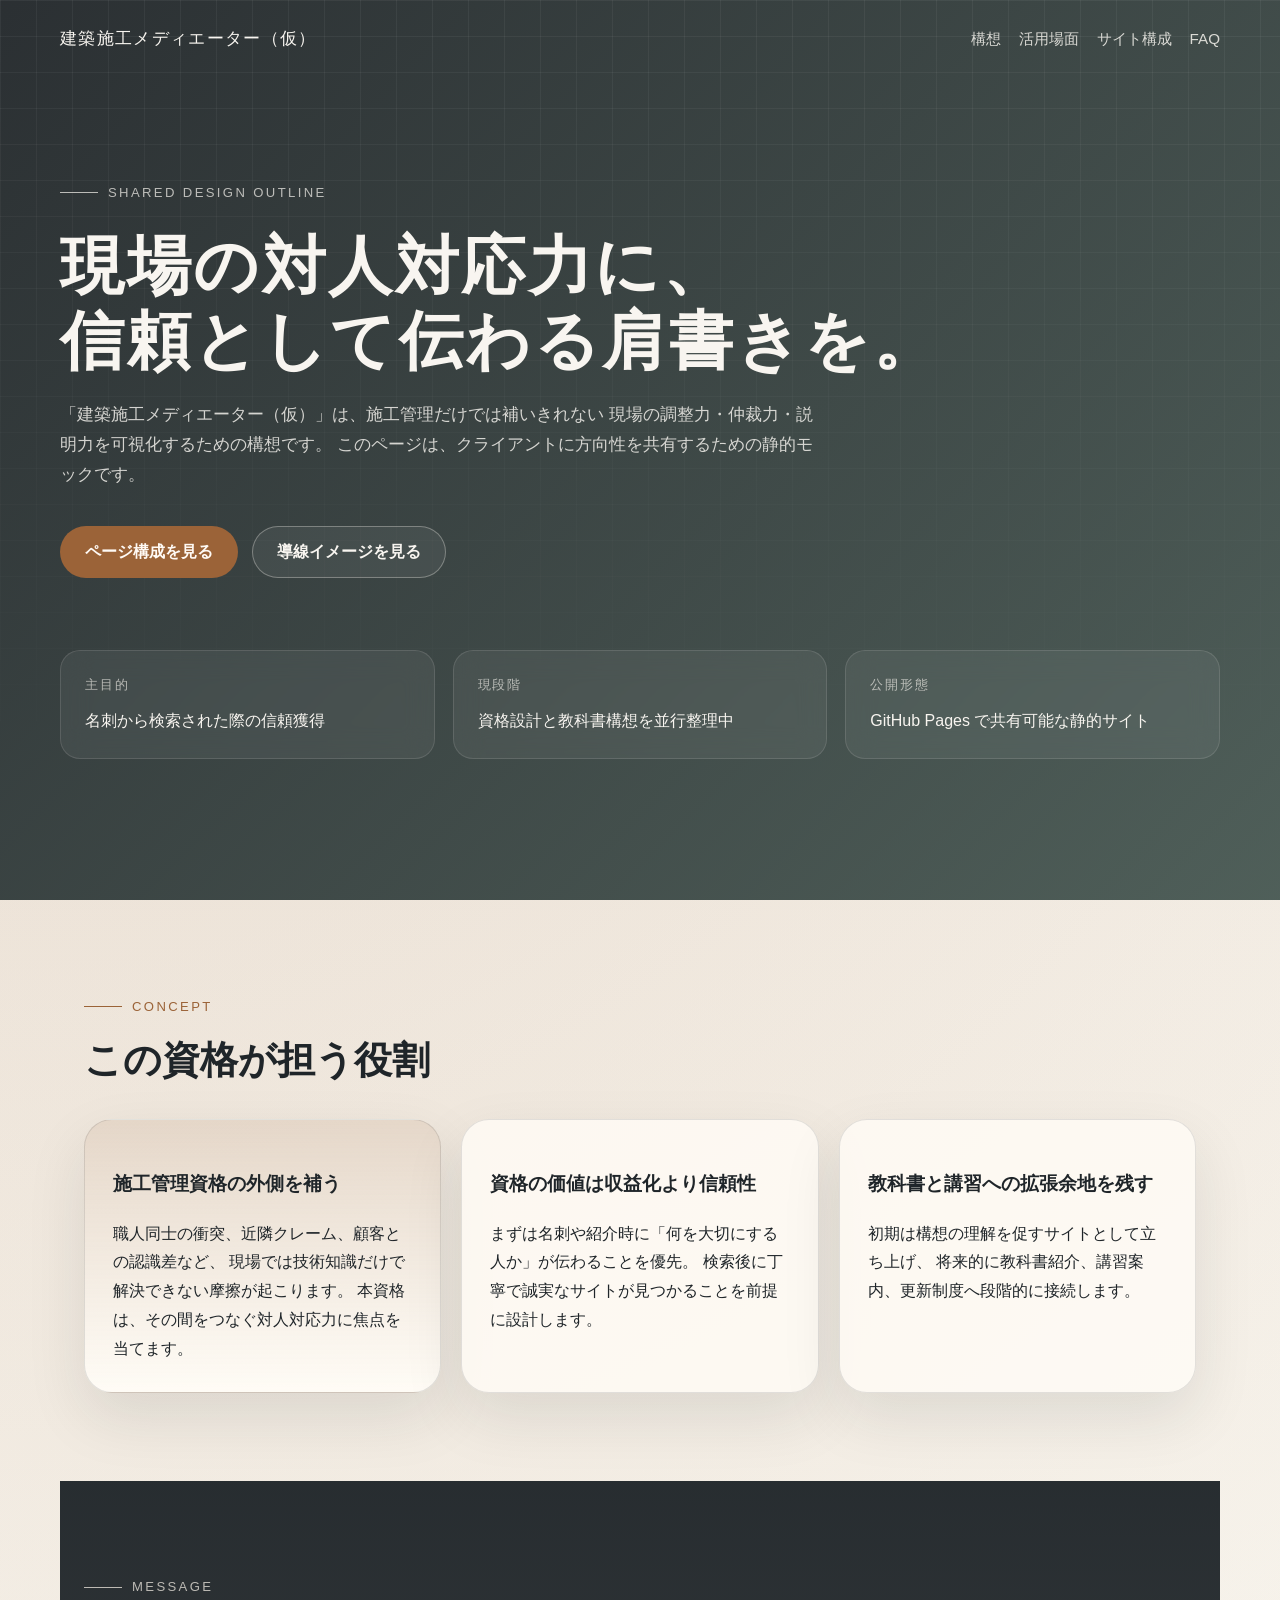
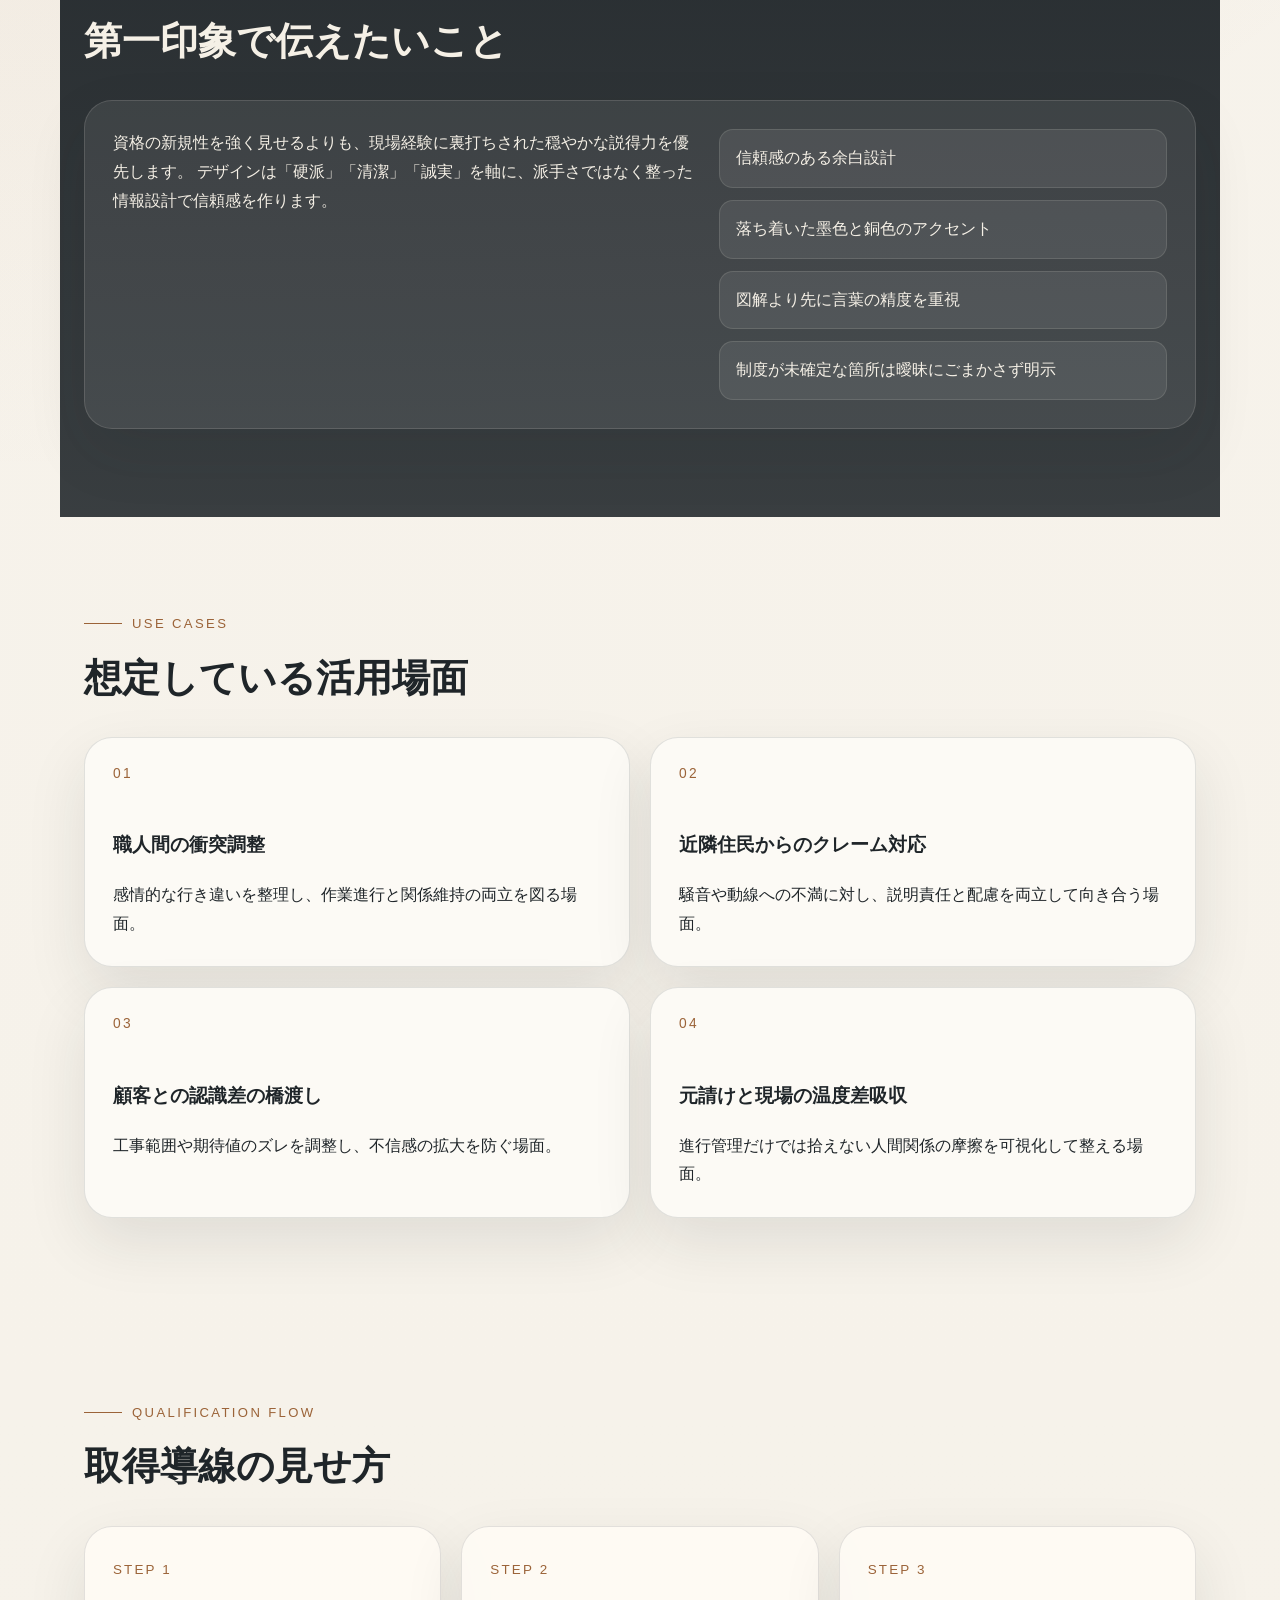
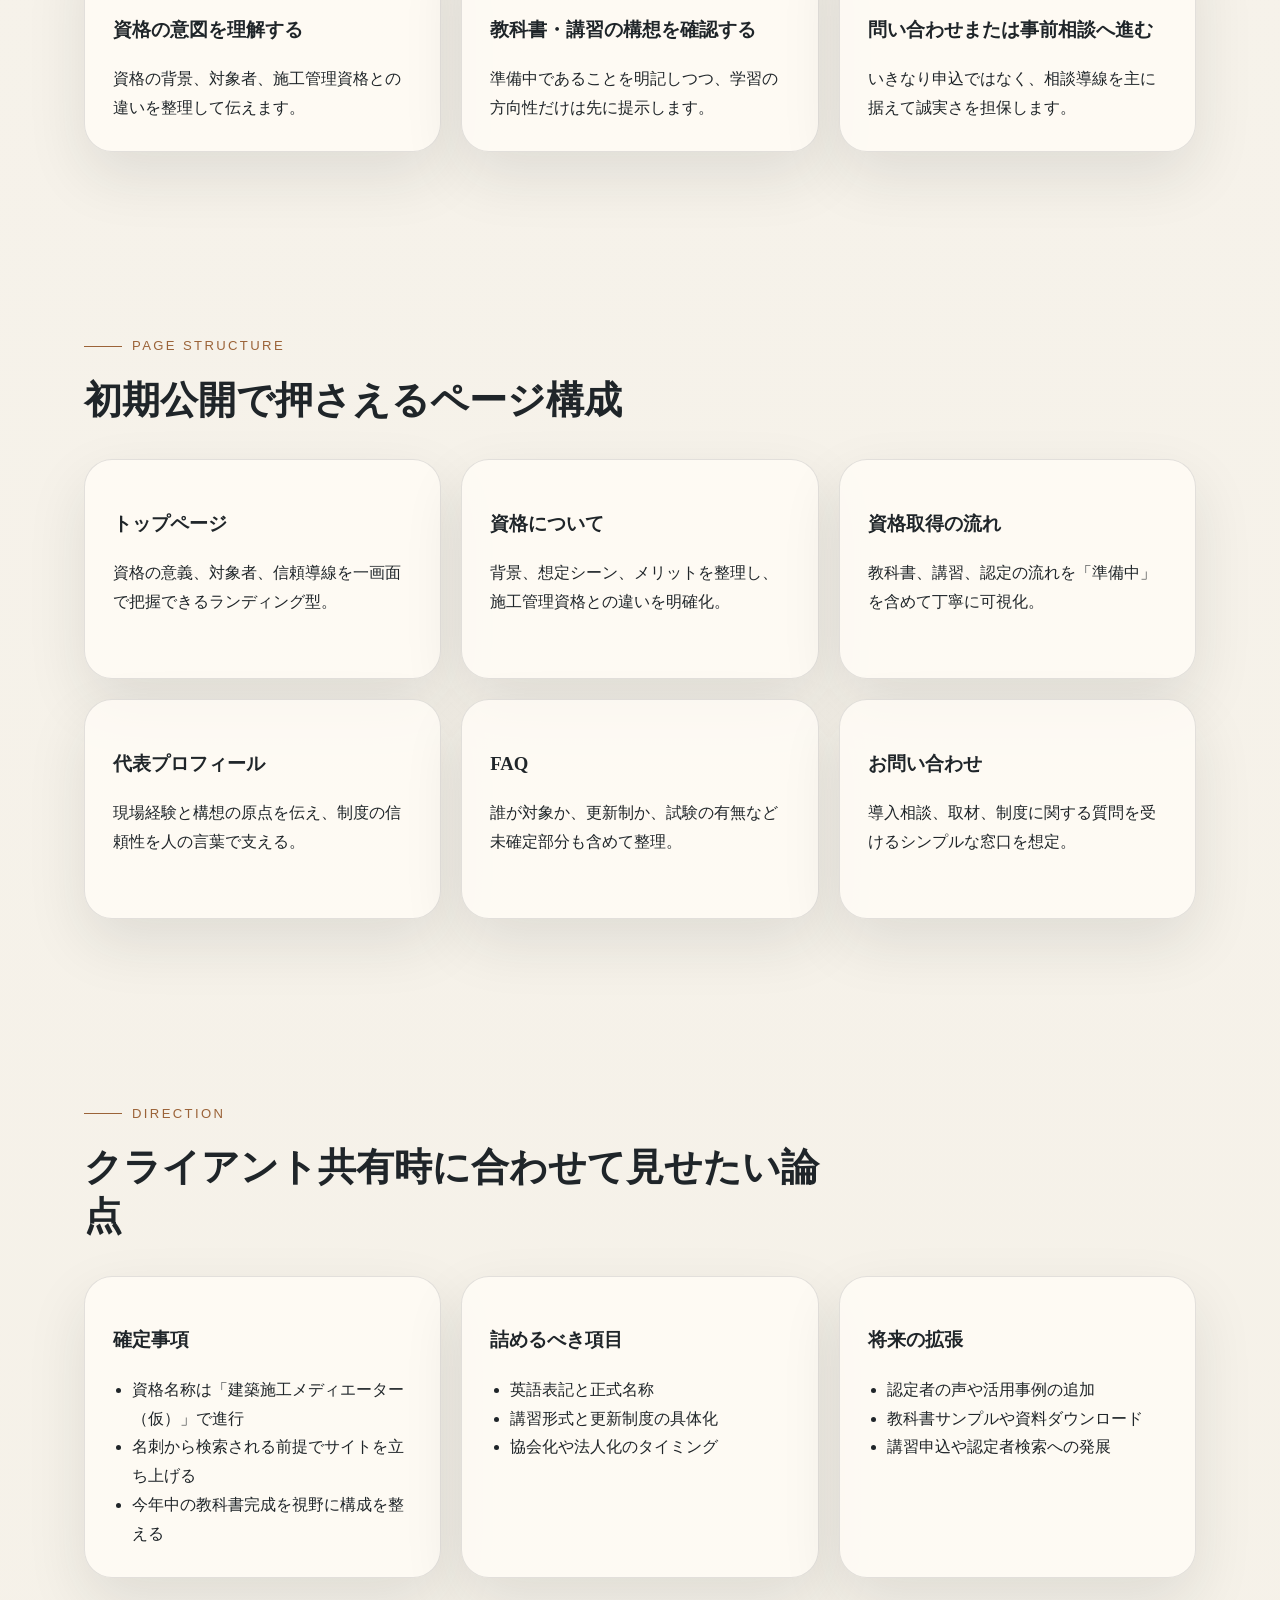
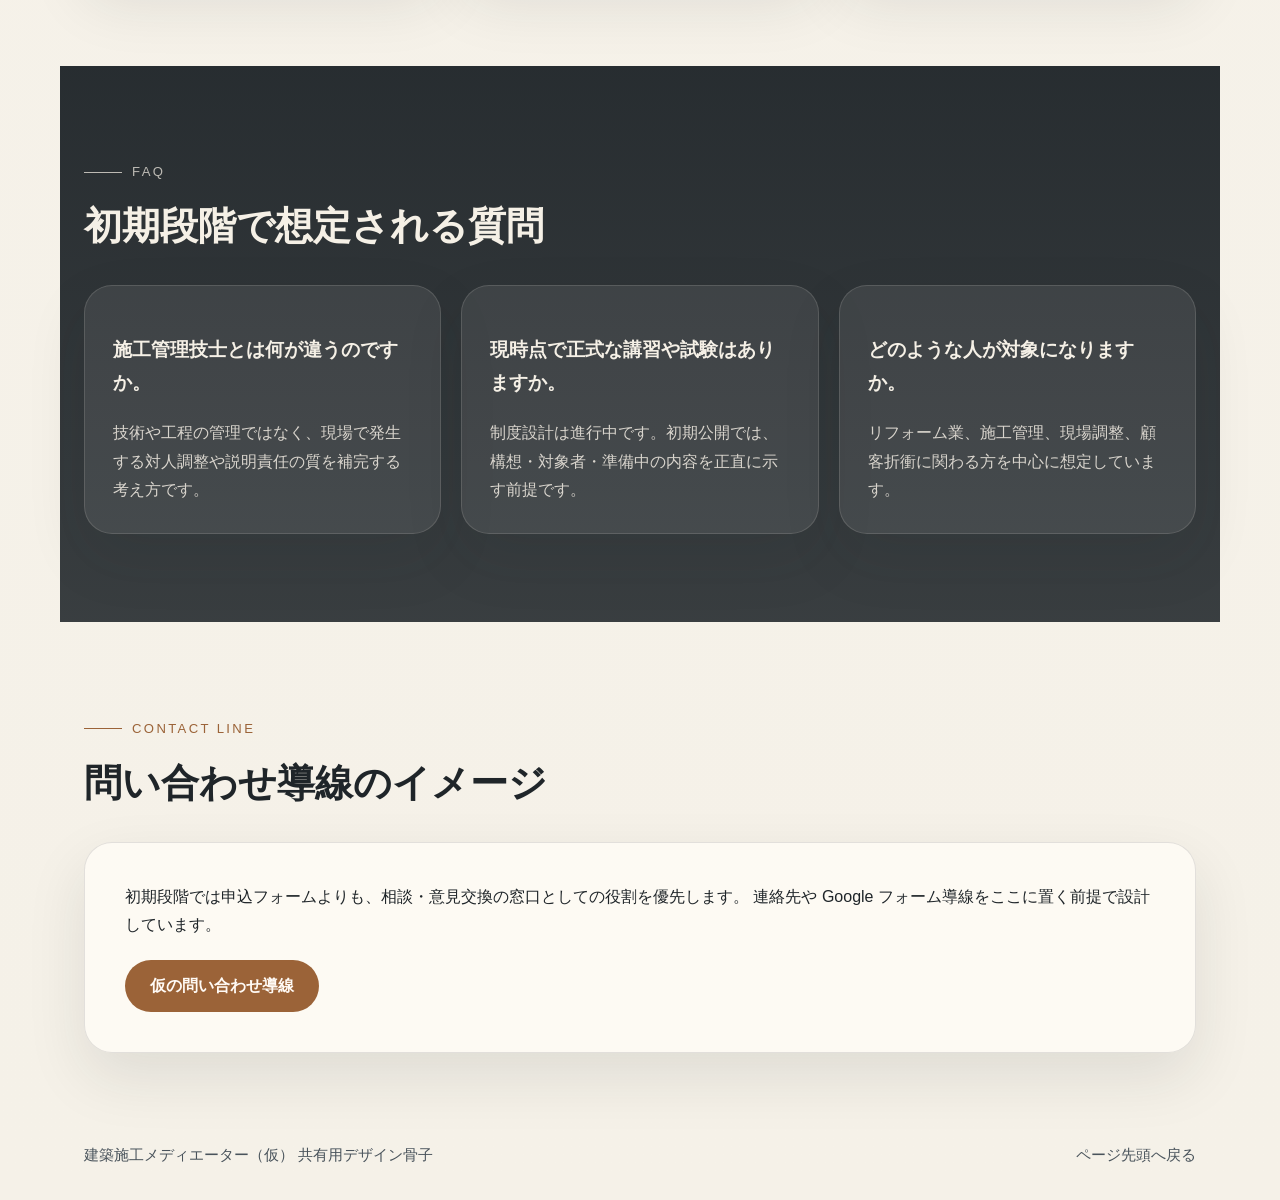
==== index.html @ 5ce5d818 "First Commit" ====
<!DOCTYPE html>
<html lang="ja">
  <head>
    <meta charset="UTF-8" />
    <meta name="viewport" content="width=device-width, initial-scale=1.0" />
    <title>建築施工メディエーター（仮） | 共有用デザイン骨子</title>
    <meta
      name="description"
      content="新資格「建築施工メディエーター（仮）」の構想を共有するための、信頼感重視のデザイン骨子です。"
    />
    <link rel="stylesheet" href="styles.css" />
  </head>
  <body>
    <header class="hero" id="top">
      <div class="hero__overlay"></div>
      <nav class="site-nav">
        <a class="site-nav__brand" href="#top">建築施工メディエーター（仮）</a>
        <div class="site-nav__links">
          <a href="#concept">構想</a>
          <a href="#scenes">活用場面</a>
          <a href="#structure">サイト構成</a>
          <a href="#faq">FAQ</a>
        </div>
      </nav>

      <div class="hero__content">
        <p class="eyebrow">Shared Design Outline</p>
        <h1>現場の対人対応力に、<br />信頼として伝わる肩書きを。</h1>
        <p class="hero__lead">
          「建築施工メディエーター（仮）」は、施工管理だけでは補いきれない
          現場の調整力・仲裁力・説明力を可視化するための構想です。
          このページは、クライアントに方向性を共有するための静的モックです。
        </p>

        <div class="hero__actions">
          <a class="button button--primary" href="#structure">ページ構成を見る</a>
          <a class="button button--secondary" href="#contact">導線イメージを見る</a>
        </div>

        <dl class="hero__facts">
          <div>
            <dt>主目的</dt>
            <dd>名刺から検索された際の信頼獲得</dd>
          </div>
          <div>
            <dt>現段階</dt>
            <dd>資格設計と教科書構想を並行整理中</dd>
          </div>
          <div>
            <dt>公開形態</dt>
            <dd>GitHub Pages で共有可能な静的サイト</dd>
          </div>
        </dl>
      </div>
    </header>

    <main>
      <section class="section section--split" id="concept">
        <div class="section__heading">
          <p class="eyebrow">Concept</p>
          <h2>この資格が担う役割</h2>
        </div>
        <div class="split-grid">
          <article class="card card--accent">
            <h3>施工管理資格の外側を補う</h3>
            <p>
              職人同士の衝突、近隣クレーム、顧客との認識差など、
              現場では技術知識だけで解決できない摩擦が起こります。
              本資格は、その間をつなぐ対人対応力に焦点を当てます。
            </p>
          </article>
          <article class="card">
            <h3>資格の価値は収益化より信頼性</h3>
            <p>
              まずは名刺や紹介時に「何を大切にする人か」が伝わることを優先。
              検索後に丁寧で誠実なサイトが見つかることを前提に設計します。
            </p>
          </article>
          <article class="card">
            <h3>教科書と講習への拡張余地を残す</h3>
            <p>
              初期は構想の理解を促すサイトとして立ち上げ、
              将来的に教科書紹介、講習案内、更新制度へ段階的に接続します。
            </p>
          </article>
        </div>
      </section>

      <section class="section section--ink">
        <div class="section__heading">
          <p class="eyebrow">Message</p>
          <h2>第一印象で伝えたいこと</h2>
        </div>
        <div class="message-panel">
          <p>
            資格の新規性を強く見せるよりも、現場経験に裏打ちされた穏やかな説得力を優先します。
            デザインは「硬派」「清潔」「誠実」を軸に、派手さではなく整った情報設計で信頼感を作ります。
          </p>
          <ul class="keyword-list">
            <li>信頼感のある余白設計</li>
            <li>落ち着いた墨色と銅色のアクセント</li>
            <li>図解より先に言葉の精度を重視</li>
            <li>制度が未確定な箇所は曖昧にごまかさず明示</li>
          </ul>
        </div>
      </section>

      <section class="section" id="scenes">
        <div class="section__heading">
          <p class="eyebrow">Use Cases</p>
          <h2>想定している活用場面</h2>
        </div>
        <div class="scene-grid">
          <article class="scene-card">
            <span class="scene-card__index">01</span>
            <h3>職人間の衝突調整</h3>
            <p>感情的な行き違いを整理し、作業進行と関係維持の両立を図る場面。</p>
          </article>
          <article class="scene-card">
            <span class="scene-card__index">02</span>
            <h3>近隣住民からのクレーム対応</h3>
            <p>騒音や動線への不満に対し、説明責任と配慮を両立して向き合う場面。</p>
          </article>
          <article class="scene-card">
            <span class="scene-card__index">03</span>
            <h3>顧客との認識差の橋渡し</h3>
            <p>工事範囲や期待値のズレを調整し、不信感の拡大を防ぐ場面。</p>
          </article>
          <article class="scene-card">
            <span class="scene-card__index">04</span>
            <h3>元請けと現場の温度差吸収</h3>
            <p>進行管理だけでは拾えない人間関係の摩擦を可視化して整える場面。</p>
          </article>
        </div>
      </section>

      <section class="section section--split">
        <div class="section__heading">
          <p class="eyebrow">Qualification Flow</p>
          <h2>取得導線の見せ方</h2>
        </div>
        <div class="flow">
          <article class="flow__item">
            <span>Step 1</span>
            <h3>資格の意図を理解する</h3>
            <p>資格の背景、対象者、施工管理資格との違いを整理して伝えます。</p>
          </article>
          <article class="flow__item">
            <span>Step 2</span>
            <h3>教科書・講習の構想を確認する</h3>
            <p>準備中であることを明記しつつ、学習の方向性だけは先に提示します。</p>
          </article>
          <article class="flow__item">
            <span>Step 3</span>
            <h3>問い合わせまたは事前相談へ進む</h3>
            <p>いきなり申込ではなく、相談導線を主に据えて誠実さを担保します。</p>
          </article>
        </div>
      </section>

      <section class="section section--sand" id="structure">
        <div class="section__heading">
          <p class="eyebrow">Page Structure</p>
          <h2>初期公開で押さえるページ構成</h2>
        </div>
        <div class="page-grid">
          <article class="page-card">
            <h3>トップページ</h3>
            <p>資格の意義、対象者、信頼導線を一画面で把握できるランディング型。</p>
          </article>
          <article class="page-card">
            <h3>資格について</h3>
            <p>背景、想定シーン、メリットを整理し、施工管理資格との違いを明確化。</p>
          </article>
          <article class="page-card">
            <h3>資格取得の流れ</h3>
            <p>教科書、講習、認定の流れを「準備中」を含めて丁寧に可視化。</p>
          </article>
          <article class="page-card">
            <h3>代表プロフィール</h3>
            <p>現場経験と構想の原点を伝え、制度の信頼性を人の言葉で支える。</p>
          </article>
          <article class="page-card">
            <h3>FAQ</h3>
            <p>誰が対象か、更新制か、試験の有無など未確定部分も含めて整理。</p>
          </article>
          <article class="page-card">
            <h3>お問い合わせ</h3>
            <p>導入相談、取材、制度に関する質問を受けるシンプルな窓口を想定。</p>
          </article>
        </div>
      </section>

      <section class="section">
        <div class="section__heading">
          <p class="eyebrow">Direction</p>
          <h2>クライアント共有時に合わせて見せたい論点</h2>
        </div>
        <div class="note-grid">
          <article class="note-card">
            <h3>確定事項</h3>
            <ul>
              <li>資格名称は「建築施工メディエーター（仮）」で進行</li>
              <li>名刺から検索される前提でサイトを立ち上げる</li>
              <li>今年中の教科書完成を視野に構成を整える</li>
            </ul>
          </article>
          <article class="note-card">
            <h3>詰めるべき項目</h3>
            <ul>
              <li>英語表記と正式名称</li>
              <li>講習形式と更新制度の具体化</li>
              <li>協会化や法人化のタイミング</li>
            </ul>
          </article>
          <article class="note-card">
            <h3>将来の拡張</h3>
            <ul>
              <li>認定者の声や活用事例の追加</li>
              <li>教科書サンプルや資料ダウンロード</li>
              <li>講習申込や認定者検索への発展</li>
            </ul>
          </article>
        </div>
      </section>

      <section class="section section--ink" id="faq">
        <div class="section__heading">
          <p class="eyebrow">FAQ</p>
          <h2>初期段階で想定される質問</h2>
        </div>
        <div class="faq-list">
          <article class="faq-item">
            <h3>施工管理技士とは何が違うのですか。</h3>
            <p>
              技術や工程の管理ではなく、現場で発生する対人調整や説明責任の質を補完する考え方です。
            </p>
          </article>
          <article class="faq-item">
            <h3>現時点で正式な講習や試験はありますか。</h3>
            <p>
              制度設計は進行中です。初期公開では、構想・対象者・準備中の内容を正直に示す前提です。
            </p>
          </article>
          <article class="faq-item">
            <h3>どのような人が対象になりますか。</h3>
            <p>
              リフォーム業、施工管理、現場調整、顧客折衝に関わる方を中心に想定しています。
            </p>
          </article>
        </div>
      </section>

      <section class="section section--contact" id="contact">
        <div class="section__heading">
          <p class="eyebrow">Contact Line</p>
          <h2>問い合わせ導線のイメージ</h2>
        </div>
        <div class="contact-panel">
          <p>
            初期段階では申込フォームよりも、相談・意見交換の窓口としての役割を優先します。
            連絡先や Google フォーム導線をここに置く前提で設計しています。
          </p>
          <a class="button button--primary" href="mailto:info@example.com">仮の問い合わせ導線</a>
        </div>
      </section>
    </main>

    <footer class="site-footer">
      <p>建築施工メディエーター（仮） 共有用デザイン骨子</p>
      <a href="#top">ページ先頭へ戻る</a>
    </footer>
  </body>
</html>
---- styles.css ----
:root {
  --bg: #f5f1e8;
  --bg-soft: #efe7da;
  --paper: rgba(255, 252, 246, 0.82);
  --paper-strong: #fcfaf5;
  --ink: #1f2529;
  --ink-soft: #49535b;
  --line: rgba(31, 37, 41, 0.12);
  --accent: #9b6338;
  --accent-deep: #7d4e2d;
  --forest: #30443f;
  --shadow: 0 24px 60px rgba(31, 37, 41, 0.1);
  --radius-lg: 28px;
  --radius-md: 20px;
  --radius-sm: 14px;
  --max-width: 1160px;
}

* {
  box-sizing: border-box;
}

html {
  scroll-behavior: smooth;
}

body {
  margin: 0;
  font-family: "Hiragino Sans", "Yu Gothic", sans-serif;
  color: var(--ink);
  background:
    radial-gradient(circle at top left, rgba(155, 99, 56, 0.18), transparent 34%),
    linear-gradient(180deg, #f7f3ec 0%, var(--bg) 100%);
  line-height: 1.8;
}

a {
  color: inherit;
  text-decoration: none;
}

p,
ul,
dl {
  margin: 0;
}

ul {
  padding-left: 1.2rem;
}

.hero {
  position: relative;
  min-height: 100vh;
  padding: 24px 24px 72px;
  overflow: hidden;
  background:
    linear-gradient(135deg, rgba(31, 37, 41, 0.94), rgba(48, 68, 63, 0.84)),
    linear-gradient(180deg, rgba(255, 255, 255, 0.04), rgba(255, 255, 255, 0));
  color: #f8f5f0;
}

.hero__overlay {
  position: absolute;
  inset: 0;
  background:
    linear-gradient(rgba(255, 255, 255, 0.06) 1px, transparent 1px),
    linear-gradient(90deg, rgba(255, 255, 255, 0.06) 1px, transparent 1px);
  background-size: 36px 36px;
  mask-image: linear-gradient(180deg, rgba(0, 0, 0, 0.9), transparent 90%);
  pointer-events: none;
}

.site-nav,
.hero__content,
.section,
.site-footer {
  position: relative;
  z-index: 1;
  max-width: var(--max-width);
  margin: 0 auto;
}

.site-nav {
  display: flex;
  align-items: center;
  justify-content: space-between;
  gap: 24px;
}

.site-nav__brand {
  font-family: "Hiragino Mincho ProN", "Yu Mincho", serif;
  font-size: 1.05rem;
  letter-spacing: 0.08em;
}

.site-nav__links {
  display: flex;
  flex-wrap: wrap;
  gap: 18px;
  color: rgba(248, 245, 240, 0.84);
  font-size: 0.95rem;
}

.hero__content {
  padding-top: 120px;
}

.eyebrow {
  display: inline-flex;
  align-items: center;
  gap: 10px;
  font-size: 0.82rem;
  letter-spacing: 0.18em;
  text-transform: uppercase;
  color: rgba(248, 245, 240, 0.7);
}

.eyebrow::before {
  content: "";
  width: 38px;
  height: 1px;
  background: currentColor;
}

.hero h1,
.section h2,
.card h3,
.scene-card h3,
.flow__item h3,
.page-card h3,
.note-card h3,
.faq-item h3 {
  font-family: "Hiragino Mincho ProN", "Yu Mincho", serif;
}

.hero h1 {
  margin: 24px 0 20px;
  font-size: clamp(2.7rem, 5vw, 5rem);
  line-height: 1.18;
  letter-spacing: 0.04em;
}

.hero__lead {
  max-width: 760px;
  color: rgba(248, 245, 240, 0.82);
  font-size: 1.05rem;
}

.hero__actions {
  display: flex;
  flex-wrap: wrap;
  gap: 14px;
  margin-top: 36px;
}

.button {
  display: inline-flex;
  align-items: center;
  justify-content: center;
  min-height: 52px;
  padding: 0 24px;
  border-radius: 999px;
  border: 1px solid transparent;
  font-weight: 700;
  transition: transform 0.2s ease, background-color 0.2s ease, border-color 0.2s ease;
}

.button:hover {
  transform: translateY(-1px);
}

.button--primary {
  background: var(--accent);
  color: #fffaf5;
}

.button--primary:hover {
  background: var(--accent-deep);
}

.button--secondary {
  border-color: rgba(248, 245, 240, 0.32);
  background: rgba(248, 245, 240, 0.06);
}

.hero__facts {
  display: grid;
  grid-template-columns: repeat(3, minmax(0, 1fr));
  gap: 18px;
  margin-top: 72px;
}

.hero__facts div {
  padding: 22px 24px;
  border: 1px solid rgba(248, 245, 240, 0.12);
  border-radius: var(--radius-md);
  background: rgba(248, 245, 240, 0.06);
  backdrop-filter: blur(14px);
}

.hero__facts dt {
  margin-bottom: 10px;
  font-size: 0.82rem;
  letter-spacing: 0.14em;
  text-transform: uppercase;
  color: rgba(248, 245, 240, 0.64);
}

.hero__facts dd {
  margin: 0;
  font-size: 1rem;
}

.section {
  padding: 88px 24px;
}

.section--split,
.section--sand,
.section--contact {
  background: transparent;
}

.section--ink {
  background: linear-gradient(180deg, rgba(31, 37, 41, 0.96), rgba(31, 37, 41, 0.88));
  color: #f5f0e6;
}

.section--sand {
  position: relative;
}

.section__heading {
  max-width: 760px;
  margin-bottom: 34px;
}

.section__heading .eyebrow {
  color: var(--accent);
}

.section--ink .section__heading .eyebrow {
  color: rgba(245, 240, 230, 0.72);
}

.section h2 {
  margin: 18px 0 0;
  font-size: clamp(2rem, 3vw, 3.3rem);
  line-height: 1.28;
}

.split-grid,
.scene-grid,
.page-grid,
.note-grid,
.faq-list {
  display: grid;
  gap: 20px;
}

.split-grid {
  grid-template-columns: repeat(3, minmax(0, 1fr));
}

.card,
.scene-card,
.page-card,
.note-card,
.faq-item,
.contact-panel,
.message-panel,
.flow__item {
  border: 1px solid var(--line);
  border-radius: var(--radius-lg);
  background: var(--paper);
  box-shadow: var(--shadow);
}

.card,
.scene-card,
.page-card,
.note-card,
.faq-item,
.message-panel,
.flow__item {
  padding: 28px;
}

.card--accent {
  background: linear-gradient(180deg, rgba(155, 99, 56, 0.12), rgba(255, 252, 246, 0.96));
}

.message-panel {
  display: grid;
  grid-template-columns: 1.3fr 1fr;
  gap: 24px;
  background: rgba(255, 252, 246, 0.08);
  border-color: rgba(245, 240, 230, 0.14);
  color: #f5f0e6;
}

.keyword-list {
  list-style: none;
  padding: 0;
  display: grid;
  gap: 12px;
}

.keyword-list li {
  padding: 14px 16px;
  border-radius: var(--radius-sm);
  background: rgba(255, 252, 246, 0.08);
  border: 1px solid rgba(245, 240, 230, 0.12);
}

.scene-grid {
  grid-template-columns: repeat(2, minmax(0, 1fr));
}

.scene-card {
  position: relative;
  padding-top: 72px;
  background: var(--paper-strong);
}

.scene-card__index {
  position: absolute;
  top: 24px;
  left: 28px;
  font-size: 0.86rem;
  letter-spacing: 0.18em;
  color: var(--accent);
}

.flow {
  display: grid;
  grid-template-columns: repeat(3, minmax(0, 1fr));
  gap: 20px;
}

.flow__item {
  position: relative;
  overflow: hidden;
}

.flow__item span {
  display: inline-block;
  margin-bottom: 12px;
  color: var(--accent);
  font-size: 0.84rem;
  letter-spacing: 0.16em;
  text-transform: uppercase;
}

.page-grid {
  grid-template-columns: repeat(3, minmax(0, 1fr));
}

.page-card {
  min-height: 220px;
}

.note-grid {
  grid-template-columns: repeat(3, minmax(0, 1fr));
}

.note-card ul {
  margin-top: 14px;
}

.faq-list {
  grid-template-columns: repeat(3, minmax(0, 1fr));
}

.faq-item {
  background: rgba(255, 252, 246, 0.08);
  border-color: rgba(245, 240, 230, 0.14);
  color: #f5f0e6;
}

.faq-item p {
  color: rgba(245, 240, 230, 0.84);
}

.contact-panel {
  padding: 40px;
  display: flex;
  flex-wrap: wrap;
  align-items: center;
  justify-content: space-between;
  gap: 20px;
}

.site-footer {
  display: flex;
  align-items: center;
  justify-content: space-between;
  gap: 16px;
  padding: 0 24px 32px;
  color: var(--ink-soft);
  font-size: 0.94rem;
}

@media (max-width: 980px) {
  .hero__facts,
  .split-grid,
  .flow,
  .page-grid,
  .note-grid,
  .faq-list {
    grid-template-columns: 1fr;
  }

  .scene-grid {
    grid-template-columns: 1fr;
  }

  .message-panel {
    grid-template-columns: 1fr;
  }
}

@media (max-width: 720px) {
  .hero {
    min-height: auto;
    padding-inline: 18px;
  }

  .site-nav,
  .site-footer {
    flex-direction: column;
    align-items: flex-start;
  }

  .site-nav__links {
    gap: 12px;
  }

  .hero__content {
    padding-top: 88px;
  }

  .section {
    padding: 72px 18px;
  }

  .card,
  .scene-card,
  .page-card,
  .note-card,
  .faq-item,
  .message-panel,
  .flow__item,
  .contact-panel {
    padding: 24px;
  }
}
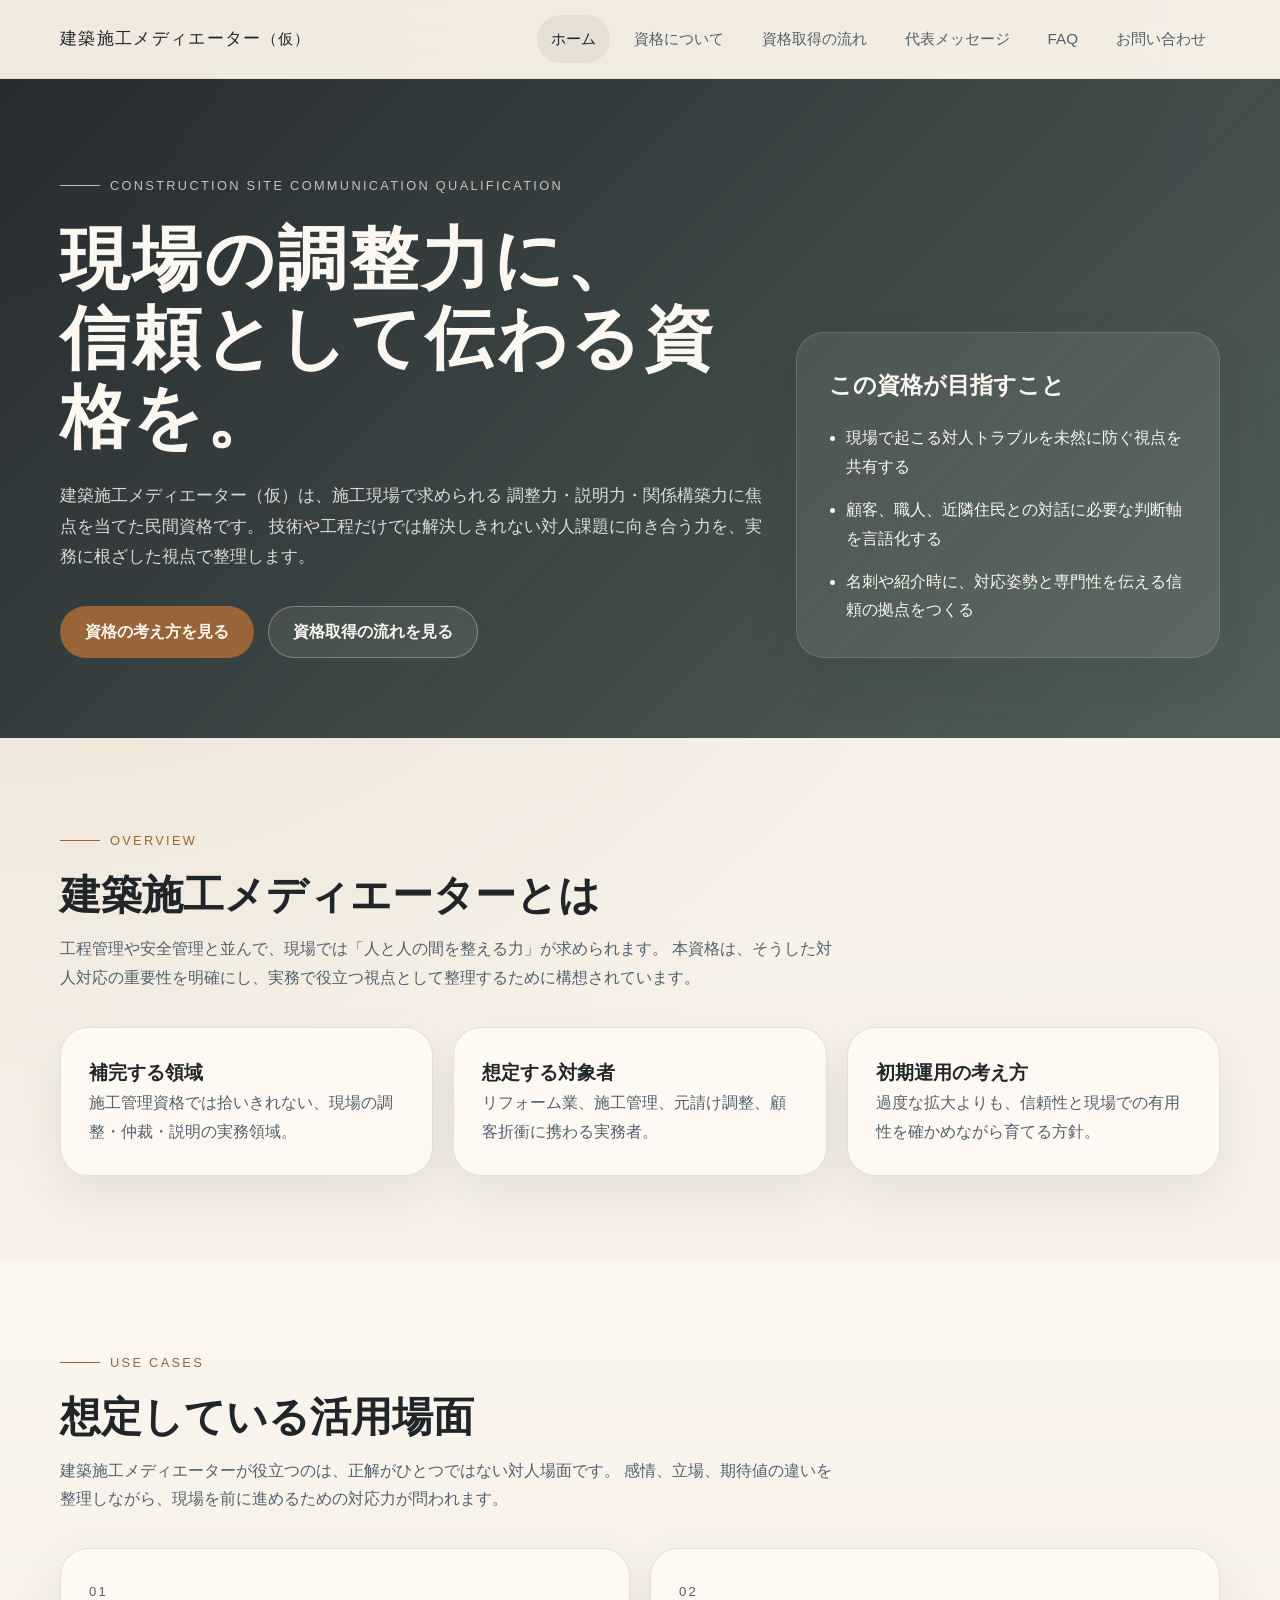
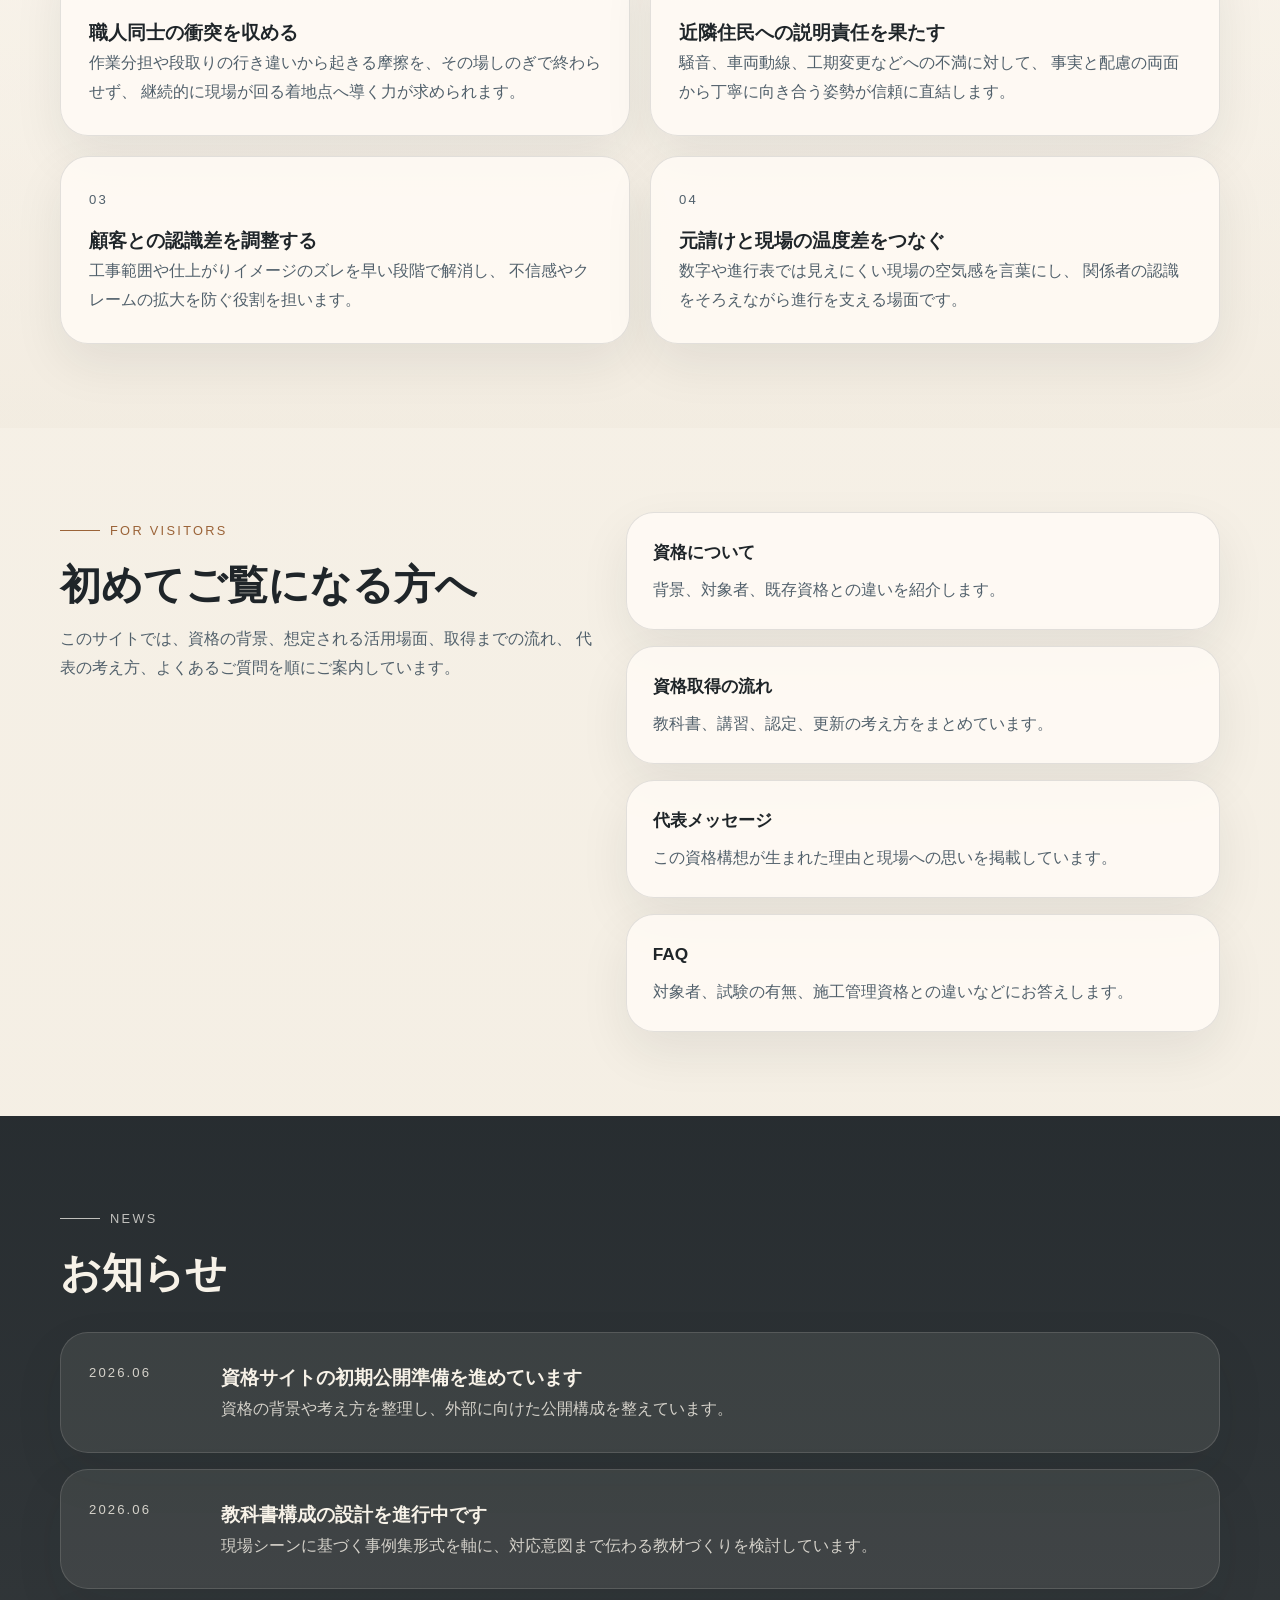
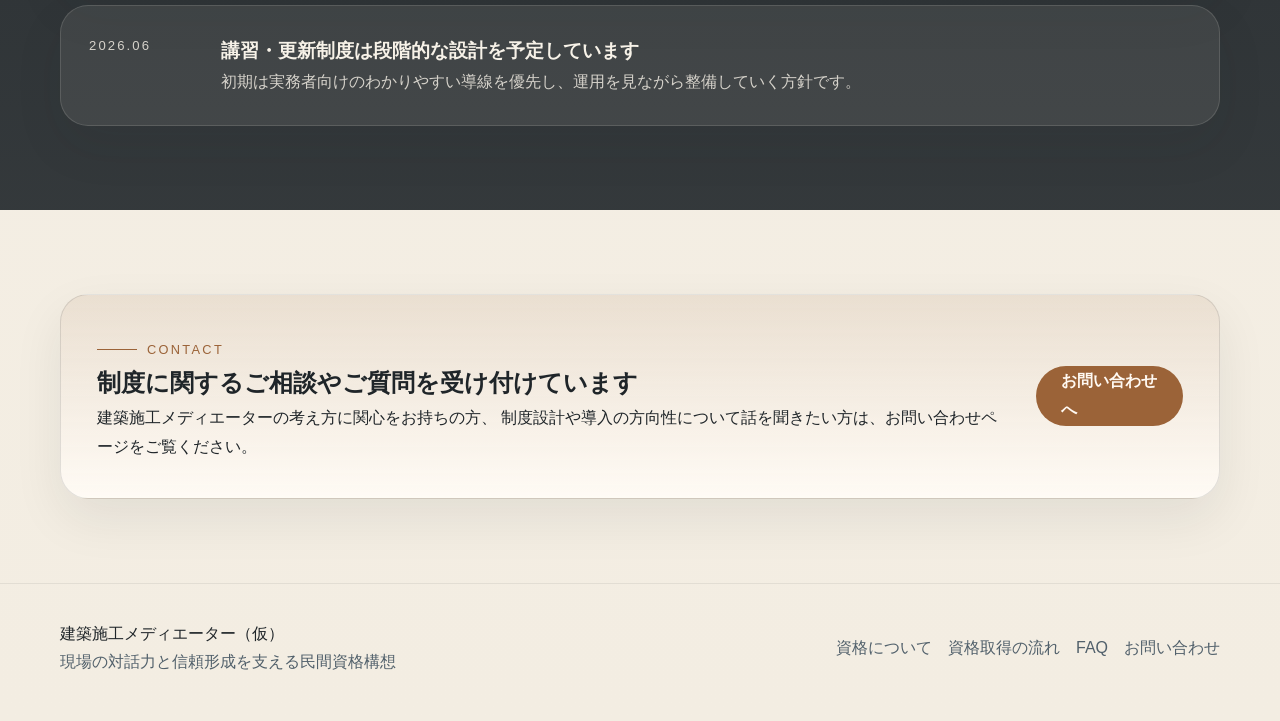
==== commit 877f9bc1: "ペースを増やす" ====
--- a/index.html
+++ b/index.html
@@ -3,272 +3,222 @@
   <head>
     <meta charset="UTF-8" />
     <meta name="viewport" content="width=device-width, initial-scale=1.0" />
-    <title>建築施工メディエーター（仮） | 共有用デザイン骨子</title>
+    <title>建築施工メディエーター（仮） | 現場の対話力を支える民間資格</title>
     <meta
       name="description"
-      content="新資格「建築施工メディエーター（仮）」の構想を共有するための、信頼感重視のデザイン骨子です。"
+      content="建築施工メディエーター（仮）は、現場の対人調整力や説明力を可視化し、信頼につなげるための民間資格構想です。"
     />
     <link rel="stylesheet" href="styles.css" />
   </head>
-  <body>
-    <header class="hero" id="top">
-      <div class="hero__overlay"></div>
-      <nav class="site-nav">
-        <a class="site-nav__brand" href="#top">建築施工メディエーター（仮）</a>
-        <div class="site-nav__links">
-          <a href="#concept">構想</a>
-          <a href="#scenes">活用場面</a>
-          <a href="#structure">サイト構成</a>
-          <a href="#faq">FAQ</a>
-        </div>
-      </nav>
-
-      <div class="hero__content">
-        <p class="eyebrow">Shared Design Outline</p>
-        <h1>現場の対人対応力に、<br />信頼として伝わる肩書きを。</h1>
-        <p class="hero__lead">
-          「建築施工メディエーター（仮）」は、施工管理だけでは補いきれない
-          現場の調整力・仲裁力・説明力を可視化するための構想です。
-          このページは、クライアントに方向性を共有するための静的モックです。
-        </p>
-
-        <div class="hero__actions">
-          <a class="button button--primary" href="#structure">ページ構成を見る</a>
-          <a class="button button--secondary" href="#contact">導線イメージを見る</a>
-        </div>
-
-        <dl class="hero__facts">
-          <div>
-            <dt>主目的</dt>
-            <dd>名刺から検索された際の信頼獲得</dd>
-          </div>
-          <div>
-            <dt>現段階</dt>
-            <dd>資格設計と教科書構想を並行整理中</dd>
-          </div>
-          <div>
-            <dt>公開形態</dt>
-            <dd>GitHub Pages で共有可能な静的サイト</dd>
-          </div>
-        </dl>
+  <body class="page-home">
+    <header class="site-header">
+      <div class="container topbar">
+        <a class="brand" href="index.html">建築施工メディエーター<span>（仮）</span></a>
+        <nav class="global-nav" aria-label="主要メニュー">
+          <a class="is-current" href="index.html">ホーム</a>
+          <a href="about.html">資格について</a>
+          <a href="program.html">資格取得の流れ</a>
+          <a href="profile.html">代表メッセージ</a>
+          <a href="faq.html">FAQ</a>
+          <a href="contact.html">お問い合わせ</a>
+        </nav>
       </div>
     </header>
 
     <main>
-      <section class="section section--split" id="concept">
-        <div class="section__heading">
-          <p class="eyebrow">Concept</p>
-          <h2>この資格が担う役割</h2>
-        </div>
-        <div class="split-grid">
-          <article class="card card--accent">
-            <h3>施工管理資格の外側を補う</h3>
-            <p>
-              職人同士の衝突、近隣クレーム、顧客との認識差など、
-              現場では技術知識だけで解決できない摩擦が起こります。
-              本資格は、その間をつなぐ対人対応力に焦点を当てます。
-            </p>
-          </article>
-          <article class="card">
-            <h3>資格の価値は収益化より信頼性</h3>
-            <p>
-              まずは名刺や紹介時に「何を大切にする人か」が伝わることを優先。
-              検索後に丁寧で誠実なサイトが見つかることを前提に設計します。
-            </p>
-          </article>
-          <article class="card">
-            <h3>教科書と講習への拡張余地を残す</h3>
-            <p>
-              初期は構想の理解を促すサイトとして立ち上げ、
-              将来的に教科書紹介、講習案内、更新制度へ段階的に接続します。
-            </p>
-          </article>
+      <section class="hero hero-home">
+        <div class="container hero__grid">
+          <div class="hero__body">
+            <p class="eyebrow">Construction Site Communication Qualification</p>
+            <h1>現場の調整力に、<br />信頼として伝わる資格を。</h1>
+            <p class="hero__lead">
+              建築施工メディエーター（仮）は、施工現場で求められる
+              調整力・説明力・関係構築力に焦点を当てた民間資格です。
+              技術や工程だけでは解決しきれない対人課題に向き合う力を、実務に根ざした視点で整理します。
+            </p>
+            <div class="hero__actions">
+              <a class="button button--primary" href="about.html">資格の考え方を見る</a>
+              <a class="button button--secondary" href="program.html">資格取得の流れを見る</a>
+            </div>
+          </div>
+          <div class="hero-panel">
+            <h2>この資格が目指すこと</h2>
+            <ul class="feature-list">
+              <li>現場で起こる対人トラブルを未然に防ぐ視点を共有する</li>
+              <li>顧客、職人、近隣住民との対話に必要な判断軸を言語化する</li>
+              <li>名刺や紹介時に、対応姿勢と専門性を伝える信頼の拠点をつくる</li>
+            </ul>
+          </div>
+        </div>
+      </section>
+
+      <section class="section">
+        <div class="container">
+          <div class="section-heading">
+            <p class="eyebrow eyebrow--dark">Overview</p>
+            <h2>建築施工メディエーターとは</h2>
+            <p>
+              工程管理や安全管理と並んで、現場では「人と人の間を整える力」が求められます。
+              本資格は、そうした対人対応の重要性を明確にし、実務で役立つ視点として整理するために構想されています。
+            </p>
+          </div>
+
+          <div class="stats-grid">
+            <article class="stat-card">
+              <h3>補完する領域</h3>
+              <p>施工管理資格では拾いきれない、現場の調整・仲裁・説明の実務領域。</p>
+            </article>
+            <article class="stat-card">
+              <h3>想定する対象者</h3>
+              <p>リフォーム業、施工管理、元請け調整、顧客折衝に携わる実務者。</p>
+            </article>
+            <article class="stat-card">
+              <h3>初期運用の考え方</h3>
+              <p>過度な拡大よりも、信頼性と現場での有用性を確かめながら育てる方針。</p>
+            </article>
+          </div>
+        </div>
+      </section>
+
+      <section class="section section--soft">
+        <div class="container">
+          <div class="section-heading">
+            <p class="eyebrow eyebrow--dark">Use Cases</p>
+            <h2>想定している活用場面</h2>
+            <p>
+              建築施工メディエーターが役立つのは、正解がひとつではない対人場面です。
+              感情、立場、期待値の違いを整理しながら、現場を前に進めるための対応力が問われます。
+            </p>
+          </div>
+
+          <div class="card-grid card-grid--two">
+            <article class="card">
+              <p class="card__number">01</p>
+              <h3>職人同士の衝突を収める</h3>
+              <p>
+                作業分担や段取りの行き違いから起きる摩擦を、その場しのぎで終わらせず、
+                継続的に現場が回る着地点へ導く力が求められます。
+              </p>
+            </article>
+            <article class="card">
+              <p class="card__number">02</p>
+              <h3>近隣住民への説明責任を果たす</h3>
+              <p>
+                騒音、車両動線、工期変更などへの不満に対して、
+                事実と配慮の両面から丁寧に向き合う姿勢が信頼に直結します。
+              </p>
+            </article>
+            <article class="card">
+              <p class="card__number">03</p>
+              <h3>顧客との認識差を調整する</h3>
+              <p>
+                工事範囲や仕上がりイメージのズレを早い段階で解消し、
+                不信感やクレームの拡大を防ぐ役割を担います。
+              </p>
+            </article>
+            <article class="card">
+              <p class="card__number">04</p>
+              <h3>元請けと現場の温度差をつなぐ</h3>
+              <p>
+                数字や進行表では見えにくい現場の空気感を言葉にし、
+                関係者の認識をそろえながら進行を支える場面です。
+              </p>
+            </article>
+          </div>
+        </div>
+      </section>
+
+      <section class="section">
+        <div class="container split-section">
+          <div class="section-heading section-heading--compact">
+            <p class="eyebrow eyebrow--dark">For Visitors</p>
+            <h2>初めてご覧になる方へ</h2>
+            <p>
+              このサイトでは、資格の背景、想定される活用場面、取得までの流れ、
+              代表の考え方、よくあるご質問を順にご案内しています。
+            </p>
+          </div>
+          <div class="stack-list">
+            <a class="stack-link" href="about.html">
+              <strong>資格について</strong>
+              <span>背景、対象者、既存資格との違いを紹介します。</span>
+            </a>
+            <a class="stack-link" href="program.html">
+              <strong>資格取得の流れ</strong>
+              <span>教科書、講習、認定、更新の考え方をまとめています。</span>
+            </a>
+            <a class="stack-link" href="profile.html">
+              <strong>代表メッセージ</strong>
+              <span>この資格構想が生まれた理由と現場への思いを掲載しています。</span>
+            </a>
+            <a class="stack-link" href="faq.html">
+              <strong>FAQ</strong>
+              <span>対象者、試験の有無、施工管理資格との違いなどにお答えします。</span>
+            </a>
+          </div>
         </div>
       </section>
 
       <section class="section section--ink">
-        <div class="section__heading">
-          <p class="eyebrow">Message</p>
-          <h2>第一印象で伝えたいこと</h2>
-        </div>
-        <div class="message-panel">
-          <p>
-            資格の新規性を強く見せるよりも、現場経験に裏打ちされた穏やかな説得力を優先します。
-            デザインは「硬派」「清潔」「誠実」を軸に、派手さではなく整った情報設計で信頼感を作ります。
-          </p>
-          <ul class="keyword-list">
-            <li>信頼感のある余白設計</li>
-            <li>落ち着いた墨色と銅色のアクセント</li>
-            <li>図解より先に言葉の精度を重視</li>
-            <li>制度が未確定な箇所は曖昧にごまかさず明示</li>
-          </ul>
-        </div>
-      </section>
-
-      <section class="section" id="scenes">
-        <div class="section__heading">
-          <p class="eyebrow">Use Cases</p>
-          <h2>想定している活用場面</h2>
-        </div>
-        <div class="scene-grid">
-          <article class="scene-card">
-            <span class="scene-card__index">01</span>
-            <h3>職人間の衝突調整</h3>
-            <p>感情的な行き違いを整理し、作業進行と関係維持の両立を図る場面。</p>
-          </article>
-          <article class="scene-card">
-            <span class="scene-card__index">02</span>
-            <h3>近隣住民からのクレーム対応</h3>
-            <p>騒音や動線への不満に対し、説明責任と配慮を両立して向き合う場面。</p>
-          </article>
-          <article class="scene-card">
-            <span class="scene-card__index">03</span>
-            <h3>顧客との認識差の橋渡し</h3>
-            <p>工事範囲や期待値のズレを調整し、不信感の拡大を防ぐ場面。</p>
-          </article>
-          <article class="scene-card">
-            <span class="scene-card__index">04</span>
-            <h3>元請けと現場の温度差吸収</h3>
-            <p>進行管理だけでは拾えない人間関係の摩擦を可視化して整える場面。</p>
-          </article>
-        </div>
-      </section>
-
-      <section class="section section--split">
-        <div class="section__heading">
-          <p class="eyebrow">Qualification Flow</p>
-          <h2>取得導線の見せ方</h2>
-        </div>
-        <div class="flow">
-          <article class="flow__item">
-            <span>Step 1</span>
-            <h3>資格の意図を理解する</h3>
-            <p>資格の背景、対象者、施工管理資格との違いを整理して伝えます。</p>
-          </article>
-          <article class="flow__item">
-            <span>Step 2</span>
-            <h3>教科書・講習の構想を確認する</h3>
-            <p>準備中であることを明記しつつ、学習の方向性だけは先に提示します。</p>
-          </article>
-          <article class="flow__item">
-            <span>Step 3</span>
-            <h3>問い合わせまたは事前相談へ進む</h3>
-            <p>いきなり申込ではなく、相談導線を主に据えて誠実さを担保します。</p>
-          </article>
-        </div>
-      </section>
-
-      <section class="section section--sand" id="structure">
-        <div class="section__heading">
-          <p class="eyebrow">Page Structure</p>
-          <h2>初期公開で押さえるページ構成</h2>
-        </div>
-        <div class="page-grid">
-          <article class="page-card">
-            <h3>トップページ</h3>
-            <p>資格の意義、対象者、信頼導線を一画面で把握できるランディング型。</p>
-          </article>
-          <article class="page-card">
-            <h3>資格について</h3>
-            <p>背景、想定シーン、メリットを整理し、施工管理資格との違いを明確化。</p>
-          </article>
-          <article class="page-card">
-            <h3>資格取得の流れ</h3>
-            <p>教科書、講習、認定の流れを「準備中」を含めて丁寧に可視化。</p>
-          </article>
-          <article class="page-card">
-            <h3>代表プロフィール</h3>
-            <p>現場経験と構想の原点を伝え、制度の信頼性を人の言葉で支える。</p>
-          </article>
-          <article class="page-card">
-            <h3>FAQ</h3>
-            <p>誰が対象か、更新制か、試験の有無など未確定部分も含めて整理。</p>
-          </article>
-          <article class="page-card">
-            <h3>お問い合わせ</h3>
-            <p>導入相談、取材、制度に関する質問を受けるシンプルな窓口を想定。</p>
-          </article>
+        <div class="container">
+          <div class="section-heading">
+            <p class="eyebrow">News</p>
+            <h2>お知らせ</h2>
+          </div>
+          <div class="news-list">
+            <article class="news-item">
+              <p class="news-item__date">2026.06</p>
+              <div>
+                <h3>資格サイトの初期公開準備を進めています</h3>
+                <p>資格の背景や考え方を整理し、外部に向けた公開構成を整えています。</p>
+              </div>
+            </article>
+            <article class="news-item">
+              <p class="news-item__date">2026.06</p>
+              <div>
+                <h3>教科書構成の設計を進行中です</h3>
+                <p>現場シーンに基づく事例集形式を軸に、対応意図まで伝わる教材づくりを検討しています。</p>
+              </div>
+            </article>
+            <article class="news-item">
+              <p class="news-item__date">2026.06</p>
+              <div>
+                <h3>講習・更新制度は段階的な設計を予定しています</h3>
+                <p>初期は実務者向けのわかりやすい導線を優先し、運用を見ながら整備していく方針です。</p>
+              </div>
+            </article>
+          </div>
         </div>
       </section>
 
       <section class="section">
-        <div class="section__heading">
-          <p class="eyebrow">Direction</p>
-          <h2>クライアント共有時に合わせて見せたい論点</h2>
-        </div>
-        <div class="note-grid">
-          <article class="note-card">
-            <h3>確定事項</h3>
-            <ul>
-              <li>資格名称は「建築施工メディエーター（仮）」で進行</li>
-              <li>名刺から検索される前提でサイトを立ち上げる</li>
-              <li>今年中の教科書完成を視野に構成を整える</li>
-            </ul>
-          </article>
-          <article class="note-card">
-            <h3>詰めるべき項目</h3>
-            <ul>
-              <li>英語表記と正式名称</li>
-              <li>講習形式と更新制度の具体化</li>
-              <li>協会化や法人化のタイミング</li>
-            </ul>
-          </article>
-          <article class="note-card">
-            <h3>将来の拡張</h3>
-            <ul>
-              <li>認定者の声や活用事例の追加</li>
-              <li>教科書サンプルや資料ダウンロード</li>
-              <li>講習申込や認定者検索への発展</li>
-            </ul>
-          </article>
-        </div>
-      </section>
-
-      <section class="section section--ink" id="faq">
-        <div class="section__heading">
-          <p class="eyebrow">FAQ</p>
-          <h2>初期段階で想定される質問</h2>
-        </div>
-        <div class="faq-list">
-          <article class="faq-item">
-            <h3>施工管理技士とは何が違うのですか。</h3>
-            <p>
-              技術や工程の管理ではなく、現場で発生する対人調整や説明責任の質を補完する考え方です。
-            </p>
-          </article>
-          <article class="faq-item">
-            <h3>現時点で正式な講習や試験はありますか。</h3>
-            <p>
-              制度設計は進行中です。初期公開では、構想・対象者・準備中の内容を正直に示す前提です。
-            </p>
-          </article>
-          <article class="faq-item">
-            <h3>どのような人が対象になりますか。</h3>
-            <p>
-              リフォーム業、施工管理、現場調整、顧客折衝に関わる方を中心に想定しています。
-            </p>
-          </article>
-        </div>
-      </section>
-
-      <section class="section section--contact" id="contact">
-        <div class="section__heading">
-          <p class="eyebrow">Contact Line</p>
-          <h2>問い合わせ導線のイメージ</h2>
-        </div>
-        <div class="contact-panel">
-          <p>
-            初期段階では申込フォームよりも、相談・意見交換の窓口としての役割を優先します。
-            連絡先や Google フォーム導線をここに置く前提で設計しています。
-          </p>
-          <a class="button button--primary" href="mailto:info@example.com">仮の問い合わせ導線</a>
+        <div class="container cta-band">
+          <div>
+            <p class="eyebrow eyebrow--dark">Contact</p>
+            <h2>制度に関するご相談やご質問を受け付けています</h2>
+            <p>
+              建築施工メディエーターの考え方に関心をお持ちの方、
+              制度設計や導入の方向性について話を聞きたい方は、お問い合わせページをご覧ください。
+            </p>
+          </div>
+          <a class="button button--primary" href="contact.html">お問い合わせへ</a>
         </div>
       </section>
     </main>
 
     <footer class="site-footer">
-      <p>建築施工メディエーター（仮） 共有用デザイン骨子</p>
-      <a href="#top">ページ先頭へ戻る</a>
+      <div class="container footer-inner">
+        <div>
+          <p class="footer-brand">建築施工メディエーター（仮）</p>
+          <p class="footer-copy">現場の対話力と信頼形成を支える民間資格構想</p>
+        </div>
+        <div class="footer-links">
+          <a href="about.html">資格について</a>
+          <a href="program.html">資格取得の流れ</a>
+          <a href="faq.html">FAQ</a>
+          <a href="contact.html">お問い合わせ</a>
+        </div>
+      </div>
     </footer>
   </body>
 </html>
--- a/styles.css
+++ b/styles.css
@@ -1,19 +1,21 @@
 :root {
-  --bg: #f5f1e8;
-  --bg-soft: #efe7da;
-  --paper: rgba(255, 252, 246, 0.82);
-  --paper-strong: #fcfaf5;
+  --bg: #f3ede2;
+  --bg-soft: #ede5d8;
+  --surface: rgba(255, 251, 245, 0.86);
+  --surface-strong: #fcf9f3;
   --ink: #1f2529;
-  --ink-soft: #49535b;
+  --ink-soft: #51606b;
   --line: rgba(31, 37, 41, 0.12);
+  --line-strong: rgba(255, 247, 236, 0.14);
   --accent: #9b6338;
-  --accent-deep: #7d4e2d;
+  --accent-deep: #7b4d2c;
   --forest: #30443f;
-  --shadow: 0 24px 60px rgba(31, 37, 41, 0.1);
+  --paper: #f8f4ec;
+  --shadow: 0 20px 50px rgba(31, 37, 41, 0.08);
   --radius-lg: 28px;
   --radius-md: 20px;
   --radius-sm: 14px;
-  --max-width: 1160px;
+  --container: 1160px;
 }
 
 * {
@@ -26,12 +28,12 @@
 
 body {
   margin: 0;
+  color: var(--ink);
   font-family: "Hiragino Sans", "Yu Gothic", sans-serif;
-  color: var(--ink);
+  line-height: 1.8;
   background:
-    radial-gradient(circle at top left, rgba(155, 99, 56, 0.18), transparent 34%),
-    linear-gradient(180deg, #f7f3ec 0%, var(--bg) 100%);
-  line-height: 1.8;
+    radial-gradient(circle at top left, rgba(155, 99, 56, 0.18), transparent 30%),
+    linear-gradient(180deg, #f8f3ea 0%, var(--bg) 100%);
 }
 
 a {
@@ -39,9 +41,11 @@
   text-decoration: none;
 }
 
+h1,
+h2,
+h3,
 p,
-ul,
-dl {
+ul {
   margin: 0;
 }
 
@@ -49,109 +53,385 @@
   padding-left: 1.2rem;
 }
 
-.hero {
-  position: relative;
-  min-height: 100vh;
-  padding: 24px 24px 72px;
-  overflow: hidden;
-  background:
-    linear-gradient(135deg, rgba(31, 37, 41, 0.94), rgba(48, 68, 63, 0.84)),
-    linear-gradient(180deg, rgba(255, 255, 255, 0.04), rgba(255, 255, 255, 0));
-  color: #f8f5f0;
-}
-
-.hero__overlay {
-  position: absolute;
-  inset: 0;
-  background:
-    linear-gradient(rgba(255, 255, 255, 0.06) 1px, transparent 1px),
-    linear-gradient(90deg, rgba(255, 255, 255, 0.06) 1px, transparent 1px);
-  background-size: 36px 36px;
-  mask-image: linear-gradient(180deg, rgba(0, 0, 0, 0.9), transparent 90%);
-  pointer-events: none;
-}
-
-.site-nav,
-.hero__content,
-.section,
-.site-footer {
-  position: relative;
-  z-index: 1;
-  max-width: var(--max-width);
+.container {
+  width: min(var(--container), calc(100% - 40px));
   margin: 0 auto;
 }
 
-.site-nav {
+.site-header {
+  position: sticky;
+  top: 0;
+  z-index: 20;
+  backdrop-filter: blur(16px);
+  background: rgba(243, 237, 226, 0.8);
+  border-bottom: 1px solid rgba(31, 37, 41, 0.06);
+}
+
+.topbar {
   display: flex;
   align-items: center;
   justify-content: space-between;
   gap: 24px;
-}
-
-.site-nav__brand {
+  min-height: 78px;
+}
+
+.brand,
+.hero h1,
+.hero-panel h2,
+.section-heading h2,
+.card h3,
+.stat-card h3,
+.timeline-item h3,
+.comparison-card h3,
+.qa-item h2,
+.contact-card h2,
+.news-item h3,
+.footer-brand {
   font-family: "Hiragino Mincho ProN", "Yu Mincho", serif;
+}
+
+.brand {
   font-size: 1.05rem;
   letter-spacing: 0.08em;
 }
 
-.site-nav__links {
+.brand span {
+  font-size: 0.92em;
+}
+
+.global-nav {
   display: flex;
   flex-wrap: wrap;
-  gap: 18px;
-  color: rgba(248, 245, 240, 0.84);
+  justify-content: flex-end;
+  gap: 10px;
+}
+
+.global-nav a {
+  padding: 10px 14px;
+  border-radius: 999px;
+  color: var(--ink-soft);
   font-size: 0.95rem;
-}
-
-.hero__content {
-  padding-top: 120px;
+  transition: background-color 0.2s ease, color 0.2s ease;
+}
+
+.global-nav a:hover,
+.global-nav a.is-current {
+  color: var(--ink);
+  background: rgba(31, 37, 41, 0.06);
+}
+
+.hero {
+  color: #fbf8f2;
+  background:
+    linear-gradient(135deg, rgba(31, 37, 41, 0.96), rgba(48, 68, 63, 0.84)),
+    linear-gradient(180deg, rgba(255, 255, 255, 0.04), rgba(255, 255, 255, 0));
+}
+
+.hero-home {
+  padding: 88px 0 80px;
+  overflow: hidden;
+}
+
+.hero-page {
+  padding: 72px 0 62px;
+}
+
+.hero__grid {
+  display: grid;
+  grid-template-columns: 1.5fr 0.9fr;
+  gap: 28px;
+  align-items: end;
+}
+
+.hero h1 {
+  margin-top: 24px;
+  font-size: clamp(2.7rem, 5.4vw, 5rem);
+  line-height: 1.14;
+  letter-spacing: 0.04em;
+}
+
+.hero__lead {
+  margin-top: 24px;
+  max-width: 760px;
+  color: rgba(251, 248, 242, 0.84);
+  font-size: 1.05rem;
+}
+
+.hero__lead--page {
+  max-width: 860px;
+}
+
+.hero__actions {
+  display: flex;
+  flex-wrap: wrap;
+  gap: 14px;
+  margin-top: 34px;
+}
+
+.hero-panel {
+  padding: 32px;
+  border: 1px solid var(--line-strong);
+  border-radius: var(--radius-lg);
+  background: rgba(255, 250, 243, 0.08);
+  box-shadow: var(--shadow);
+}
+
+.hero-panel h2 {
+  margin-bottom: 18px;
+  font-size: 1.45rem;
 }
 
 .eyebrow {
   display: inline-flex;
   align-items: center;
   gap: 10px;
-  font-size: 0.82rem;
+  font-size: 0.8rem;
   letter-spacing: 0.18em;
   text-transform: uppercase;
-  color: rgba(248, 245, 240, 0.7);
+  color: rgba(251, 248, 242, 0.72);
 }
 
 .eyebrow::before {
   content: "";
-  width: 38px;
+  width: 40px;
   height: 1px;
   background: currentColor;
 }
 
-.hero h1,
-.section h2,
-.card h3,
-.scene-card h3,
-.flow__item h3,
-.page-card h3,
-.note-card h3,
-.faq-item h3 {
-  font-family: "Hiragino Mincho ProN", "Yu Mincho", serif;
-}
-
-.hero h1 {
-  margin: 24px 0 20px;
-  font-size: clamp(2.7rem, 5vw, 5rem);
-  line-height: 1.18;
-  letter-spacing: 0.04em;
-}
-
-.hero__lead {
-  max-width: 760px;
-  color: rgba(248, 245, 240, 0.82);
-  font-size: 1.05rem;
-}
-
-.hero__actions {
+.eyebrow--dark {
+  color: var(--accent);
+}
+
+.section {
+  padding: 84px 0;
+}
+
+.section--soft {
+  background: linear-gradient(180deg, rgba(255, 251, 245, 0.52), rgba(237, 229, 216, 0.34));
+}
+
+.section--ink {
+  color: #f7f2e8;
+  background: linear-gradient(180deg, rgba(31, 37, 41, 0.96), rgba(31, 37, 41, 0.9));
+}
+
+.section-heading {
+  max-width: 780px;
+  margin-bottom: 34px;
+}
+
+.section-heading--compact {
+  margin-bottom: 0;
+}
+
+.section-heading h2 {
+  margin-top: 18px;
+  font-size: clamp(2rem, 3.2vw, 3.4rem);
+  line-height: 1.24;
+}
+
+.section-heading p:last-child {
+  margin-top: 14px;
+  color: var(--ink-soft);
+}
+
+.section--ink .section-heading p:last-child,
+.section--ink .news-item p,
+.section--ink .news-item__date {
+  color: rgba(247, 242, 232, 0.82);
+}
+
+.stats-grid,
+.card-grid,
+.comparison-grid,
+.news-list,
+.contact-grid,
+.roadmap-grid {
+  display: grid;
+  gap: 20px;
+}
+
+.stats-grid,
+.card-grid--three,
+.comparison-grid,
+.roadmap-grid {
+  grid-template-columns: repeat(3, minmax(0, 1fr));
+}
+
+.card-grid--two,
+.contact-grid {
+  grid-template-columns: repeat(2, minmax(0, 1fr));
+}
+
+.stat-card,
+.card,
+.timeline-item,
+.comparison-card,
+.qa-item,
+.contact-card,
+.news-item,
+.cta-band,
+.profile-quote,
+.stack-link {
+  border: 1px solid var(--line);
+  border-radius: var(--radius-lg);
+  background: var(--surface);
+  box-shadow: var(--shadow);
+}
+
+.stat-card,
+.card,
+.timeline-item,
+.comparison-card,
+.qa-item,
+.contact-card,
+.profile-quote,
+.news-item {
+  padding: 28px;
+}
+
+.card__number,
+.timeline-item__label,
+.news-item__date {
+  display: inline-block;
+  margin-bottom: 12px;
+  color: var(--accent);
+  font-size: 0.82rem;
+  letter-spacing: 0.16em;
+  text-transform: uppercase;
+}
+
+.feature-list {
+  display: grid;
+  gap: 14px;
+  padding-left: 1.1rem;
+}
+
+.feature-list--dark li {
+  color: var(--ink);
+}
+
+.split-section,
+.section-layout,
+.profile-layout {
+  display: grid;
+  grid-template-columns: 0.95fr 1.05fr;
+  gap: 28px;
+  align-items: start;
+}
+
+.stack-list {
+  display: grid;
+  gap: 16px;
+}
+
+.stack-link {
+  display: block;
+  padding: 24px 26px;
+  transition: transform 0.2s ease, border-color 0.2s ease;
+}
+
+.stack-link:hover {
+  transform: translateY(-2px);
+  border-color: rgba(155, 99, 56, 0.3);
+}
+
+.stack-link strong {
+  display: block;
+  font-size: 1.08rem;
+}
+
+.stack-link span {
+  display: block;
+  margin-top: 8px;
+  color: var(--ink-soft);
+}
+
+.timeline {
+  display: grid;
+  gap: 18px;
+}
+
+.comparison-card,
+.roadmap-card {
+  background: rgba(255, 250, 243, 0.08);
+  border: 1px solid rgba(247, 242, 232, 0.14);
+  border-radius: var(--radius-lg);
+  padding: 28px;
+  box-shadow: var(--shadow);
+}
+
+.comparison-card--accent {
+  background: linear-gradient(180deg, rgba(155, 99, 56, 0.24), rgba(255, 250, 243, 0.08));
+}
+
+.comparison-card ul {
+  margin-top: 16px;
+}
+
+.profile-quote {
+  background: linear-gradient(180deg, rgba(155, 99, 56, 0.14), rgba(255, 251, 245, 0.96));
+  font-size: 1.2rem;
+  line-height: 2;
+}
+
+.prose {
+  display: grid;
+  gap: 18px;
+}
+
+.prose p,
+.contact-card p,
+.card p,
+.stat-card p,
+.timeline-item p,
+.qa-item p {
+  color: var(--ink-soft);
+}
+
+.qa-list {
+  display: grid;
+  gap: 18px;
+}
+
+.qa-item h2 {
+  font-size: 1.45rem;
+  line-height: 1.5;
+}
+
+.qa-item p {
+  margin-top: 14px;
+}
+
+.contact-card--accent {
+  background: linear-gradient(180deg, rgba(155, 99, 56, 0.14), rgba(255, 251, 245, 0.96));
+}
+
+.contact-line {
+  margin: 14px 0;
+  font-size: 1.08rem;
+  color: var(--ink);
+}
+
+.news-list {
+  gap: 16px;
+}
+
+.news-item {
+  display: grid;
+  grid-template-columns: 110px 1fr;
+  gap: 22px;
+  background: rgba(255, 250, 243, 0.08);
+  border-color: rgba(247, 242, 232, 0.14);
+}
+
+.cta-band {
   display: flex;
-  flex-wrap: wrap;
-  gap: 14px;
-  margin-top: 36px;
+  align-items: center;
+  justify-content: space-between;
+  gap: 24px;
+  padding: 36px;
+  background: linear-gradient(180deg, rgba(155, 99, 56, 0.1), rgba(255, 251, 245, 0.96));
 }
 
 .button {
@@ -160,8 +440,8 @@
   justify-content: center;
   min-height: 52px;
   padding: 0 24px;
+  border: 1px solid transparent;
   border-radius: 999px;
-  border: 1px solid transparent;
   font-weight: 700;
   transition: transform 0.2s ease, background-color 0.2s ease, border-color 0.2s ease;
 }
@@ -171,8 +451,8 @@
 }
 
 .button--primary {
+  color: #fff9f2;
   background: var(--accent);
-  color: #fffaf5;
 }
 
 .button--primary:hover {
@@ -180,279 +460,114 @@
 }
 
 .button--secondary {
-  border-color: rgba(248, 245, 240, 0.32);
-  background: rgba(248, 245, 240, 0.06);
-}
-
-.hero__facts {
-  display: grid;
-  grid-template-columns: repeat(3, minmax(0, 1fr));
-  gap: 18px;
-  margin-top: 72px;
-}
-
-.hero__facts div {
-  padding: 22px 24px;
-  border: 1px solid rgba(248, 245, 240, 0.12);
-  border-radius: var(--radius-md);
-  background: rgba(248, 245, 240, 0.06);
-  backdrop-filter: blur(14px);
-}
-
-.hero__facts dt {
-  margin-bottom: 10px;
-  font-size: 0.82rem;
-  letter-spacing: 0.14em;
-  text-transform: uppercase;
-  color: rgba(248, 245, 240, 0.64);
-}
-
-.hero__facts dd {
-  margin: 0;
-  font-size: 1rem;
-}
-
-.section {
-  padding: 88px 24px;
-}
-
-.section--split,
-.section--sand,
-.section--contact {
-  background: transparent;
-}
-
-.section--ink {
-  background: linear-gradient(180deg, rgba(31, 37, 41, 0.96), rgba(31, 37, 41, 0.88));
-  color: #f5f0e6;
-}
-
-.section--sand {
-  position: relative;
-}
-
-.section__heading {
-  max-width: 760px;
-  margin-bottom: 34px;
-}
-
-.section__heading .eyebrow {
-  color: var(--accent);
-}
-
-.section--ink .section__heading .eyebrow {
-  color: rgba(245, 240, 230, 0.72);
-}
-
-.section h2 {
-  margin: 18px 0 0;
-  font-size: clamp(2rem, 3vw, 3.3rem);
-  line-height: 1.28;
-}
-
-.split-grid,
-.scene-grid,
-.page-grid,
-.note-grid,
-.faq-list {
-  display: grid;
-  gap: 20px;
-}
-
-.split-grid {
-  grid-template-columns: repeat(3, minmax(0, 1fr));
-}
-
-.card,
-.scene-card,
-.page-card,
-.note-card,
-.faq-item,
-.contact-panel,
-.message-panel,
-.flow__item {
-  border: 1px solid var(--line);
-  border-radius: var(--radius-lg);
-  background: var(--paper);
-  box-shadow: var(--shadow);
-}
-
-.card,
-.scene-card,
-.page-card,
-.note-card,
-.faq-item,
-.message-panel,
-.flow__item {
-  padding: 28px;
-}
-
-.card--accent {
-  background: linear-gradient(180deg, rgba(155, 99, 56, 0.12), rgba(255, 252, 246, 0.96));
-}
-
-.message-panel {
-  display: grid;
-  grid-template-columns: 1.3fr 1fr;
-  gap: 24px;
-  background: rgba(255, 252, 246, 0.08);
-  border-color: rgba(245, 240, 230, 0.14);
-  color: #f5f0e6;
-}
-
-.keyword-list {
-  list-style: none;
-  padding: 0;
-  display: grid;
-  gap: 12px;
-}
-
-.keyword-list li {
-  padding: 14px 16px;
-  border-radius: var(--radius-sm);
-  background: rgba(255, 252, 246, 0.08);
-  border: 1px solid rgba(245, 240, 230, 0.12);
-}
-
-.scene-grid {
-  grid-template-columns: repeat(2, minmax(0, 1fr));
-}
-
-.scene-card {
-  position: relative;
-  padding-top: 72px;
-  background: var(--paper-strong);
-}
-
-.scene-card__index {
-  position: absolute;
-  top: 24px;
-  left: 28px;
-  font-size: 0.86rem;
-  letter-spacing: 0.18em;
-  color: var(--accent);
-}
-
-.flow {
-  display: grid;
-  grid-template-columns: repeat(3, minmax(0, 1fr));
-  gap: 20px;
-}
-
-.flow__item {
-  position: relative;
-  overflow: hidden;
-}
-
-.flow__item span {
-  display: inline-block;
-  margin-bottom: 12px;
-  color: var(--accent);
-  font-size: 0.84rem;
-  letter-spacing: 0.16em;
-  text-transform: uppercase;
-}
-
-.page-grid {
-  grid-template-columns: repeat(3, minmax(0, 1fr));
-}
-
-.page-card {
-  min-height: 220px;
-}
-
-.note-grid {
-  grid-template-columns: repeat(3, minmax(0, 1fr));
-}
-
-.note-card ul {
-  margin-top: 14px;
-}
-
-.faq-list {
-  grid-template-columns: repeat(3, minmax(0, 1fr));
-}
-
-.faq-item {
-  background: rgba(255, 252, 246, 0.08);
-  border-color: rgba(245, 240, 230, 0.14);
-  color: #f5f0e6;
-}
-
-.faq-item p {
-  color: rgba(245, 240, 230, 0.84);
-}
-
-.contact-panel {
-  padding: 40px;
-  display: flex;
-  flex-wrap: wrap;
-  align-items: center;
-  justify-content: space-between;
-  gap: 20px;
+  color: #fbf8f2;
+  border-color: rgba(255, 247, 236, 0.3);
+  background: rgba(255, 247, 236, 0.08);
 }
 
 .site-footer {
+  padding: 36px 0 44px;
+  border-top: 1px solid rgba(31, 37, 41, 0.08);
+}
+
+.footer-inner {
   display: flex;
   align-items: center;
   justify-content: space-between;
+  gap: 24px;
+}
+
+.footer-copy {
+  color: var(--ink-soft);
+}
+
+.footer-links {
+  display: flex;
+  flex-wrap: wrap;
+  justify-content: flex-end;
   gap: 16px;
-  padding: 0 24px 32px;
   color: var(--ink-soft);
-  font-size: 0.94rem;
 }
 
 @media (max-width: 980px) {
-  .hero__facts,
-  .split-grid,
-  .flow,
-  .page-grid,
-  .note-grid,
-  .faq-list {
+  .hero__grid,
+  .split-section,
+  .section-layout,
+  .profile-layout,
+  .stats-grid,
+  .card-grid--three,
+  .card-grid--two,
+  .comparison-grid,
+  .contact-grid,
+  .roadmap-grid,
+  .footer-inner,
+  .cta-band {
     grid-template-columns: 1fr;
-  }
-
-  .scene-grid {
-    grid-template-columns: 1fr;
-  }
-
-  .message-panel {
-    grid-template-columns: 1fr;
-  }
-}
-
-@media (max-width: 720px) {
-  .hero {
-    min-height: auto;
-    padding-inline: 18px;
-  }
-
-  .site-nav,
-  .site-footer {
     flex-direction: column;
     align-items: flex-start;
   }
 
-  .site-nav__links {
-    gap: 12px;
-  }
-
-  .hero__content {
-    padding-top: 88px;
+  .news-item {
+    grid-template-columns: 1fr;
+    gap: 8px;
+  }
+
+  .topbar {
+    align-items: flex-start;
+    flex-direction: column;
+    padding: 14px 0;
+  }
+
+  .global-nav {
+    justify-content: flex-start;
+  }
+}
+
+@media (max-width: 720px) {
+  .container {
+    width: min(var(--container), calc(100% - 28px));
   }
 
   .section {
-    padding: 72px 18px;
-  }
-
+    padding: 68px 0;
+  }
+
+  .hero-home {
+    padding: 70px 0 60px;
+  }
+
+  .hero-page {
+    padding: 58px 0 50px;
+  }
+
+  .hero-panel,
+  .stat-card,
   .card,
-  .scene-card,
-  .page-card,
-  .note-card,
-  .faq-item,
-  .message-panel,
-  .flow__item,
-  .contact-panel {
+  .timeline-item,
+  .comparison-card,
+  .qa-item,
+  .contact-card,
+  .profile-quote,
+  .news-item,
+  .stack-link,
+  .cta-band {
     padding: 24px;
   }
-}
+
+  .global-nav {
+    gap: 8px;
+  }
+
+  .global-nav a {
+    padding: 8px 12px;
+    font-size: 0.9rem;
+  }
+
+  .hero__actions {
+    width: 100%;
+  }
+
+  .button {
+    width: 100%;
+  }
+}
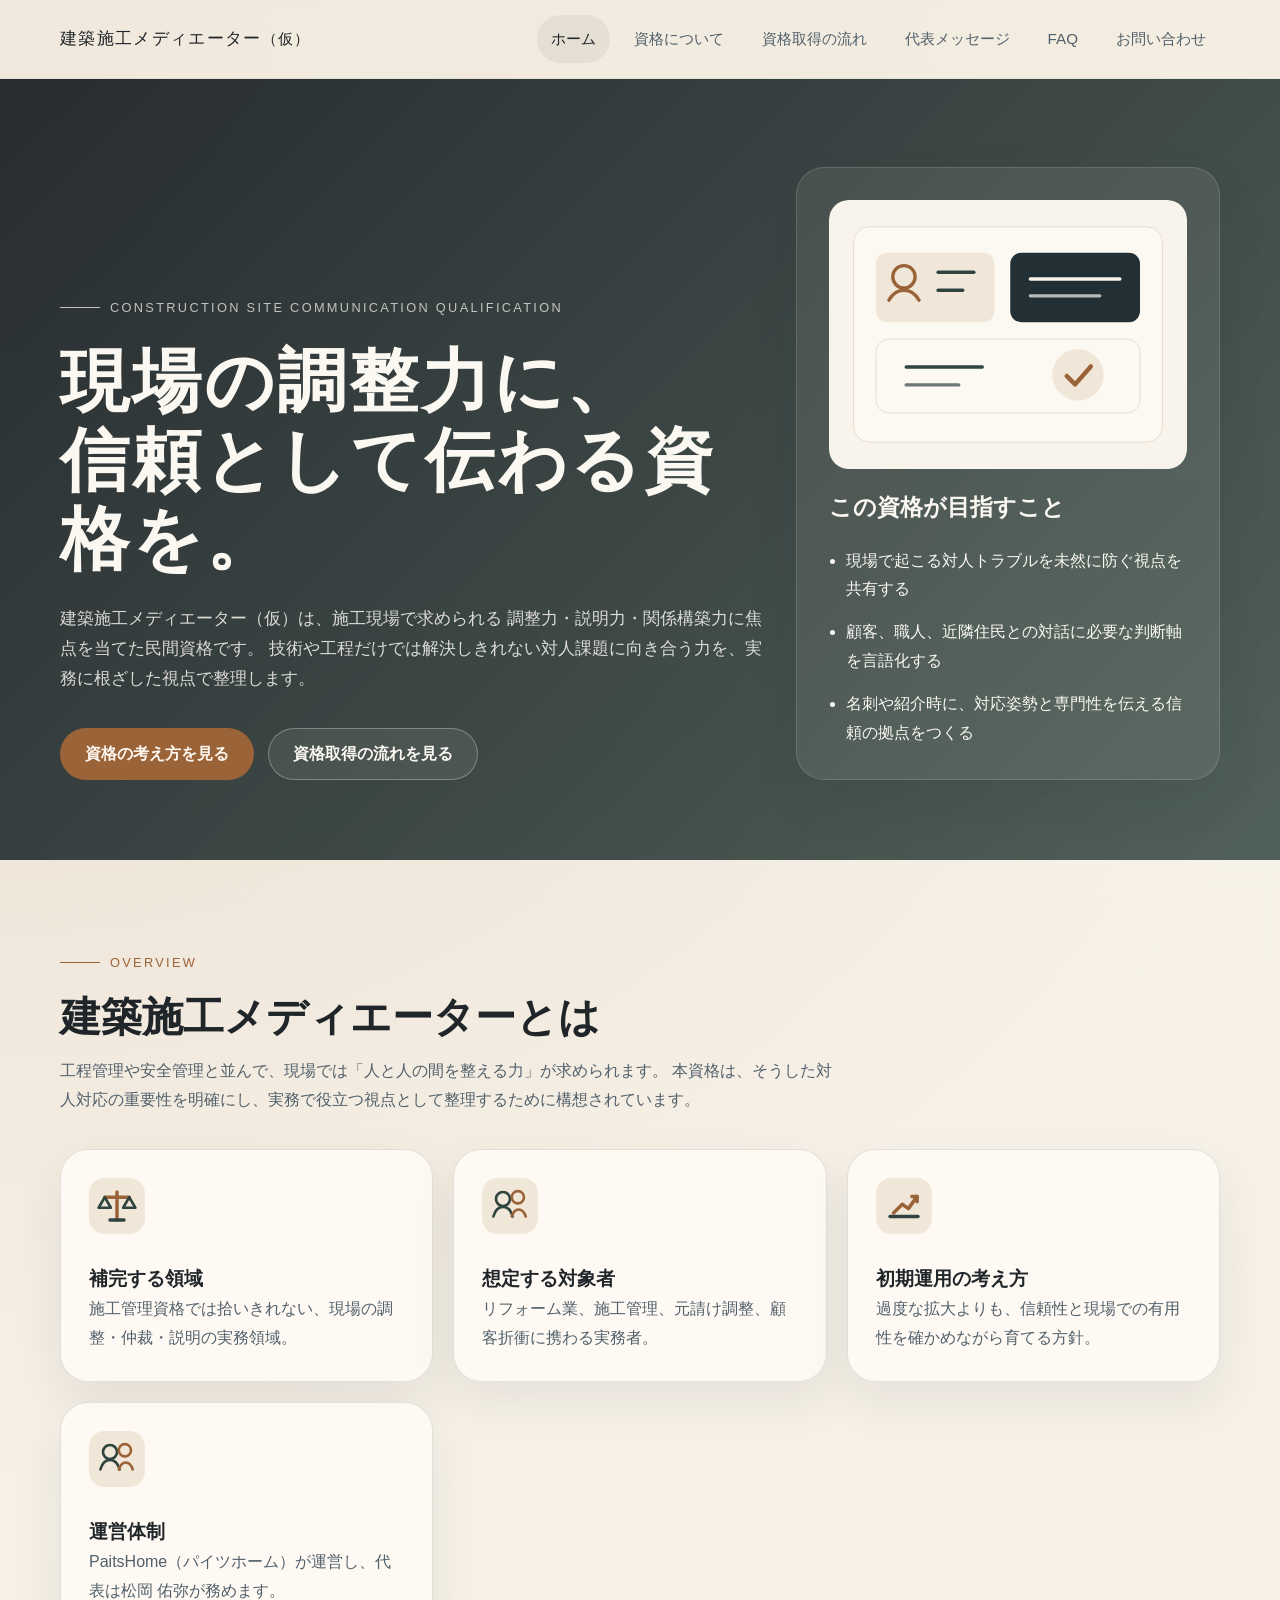
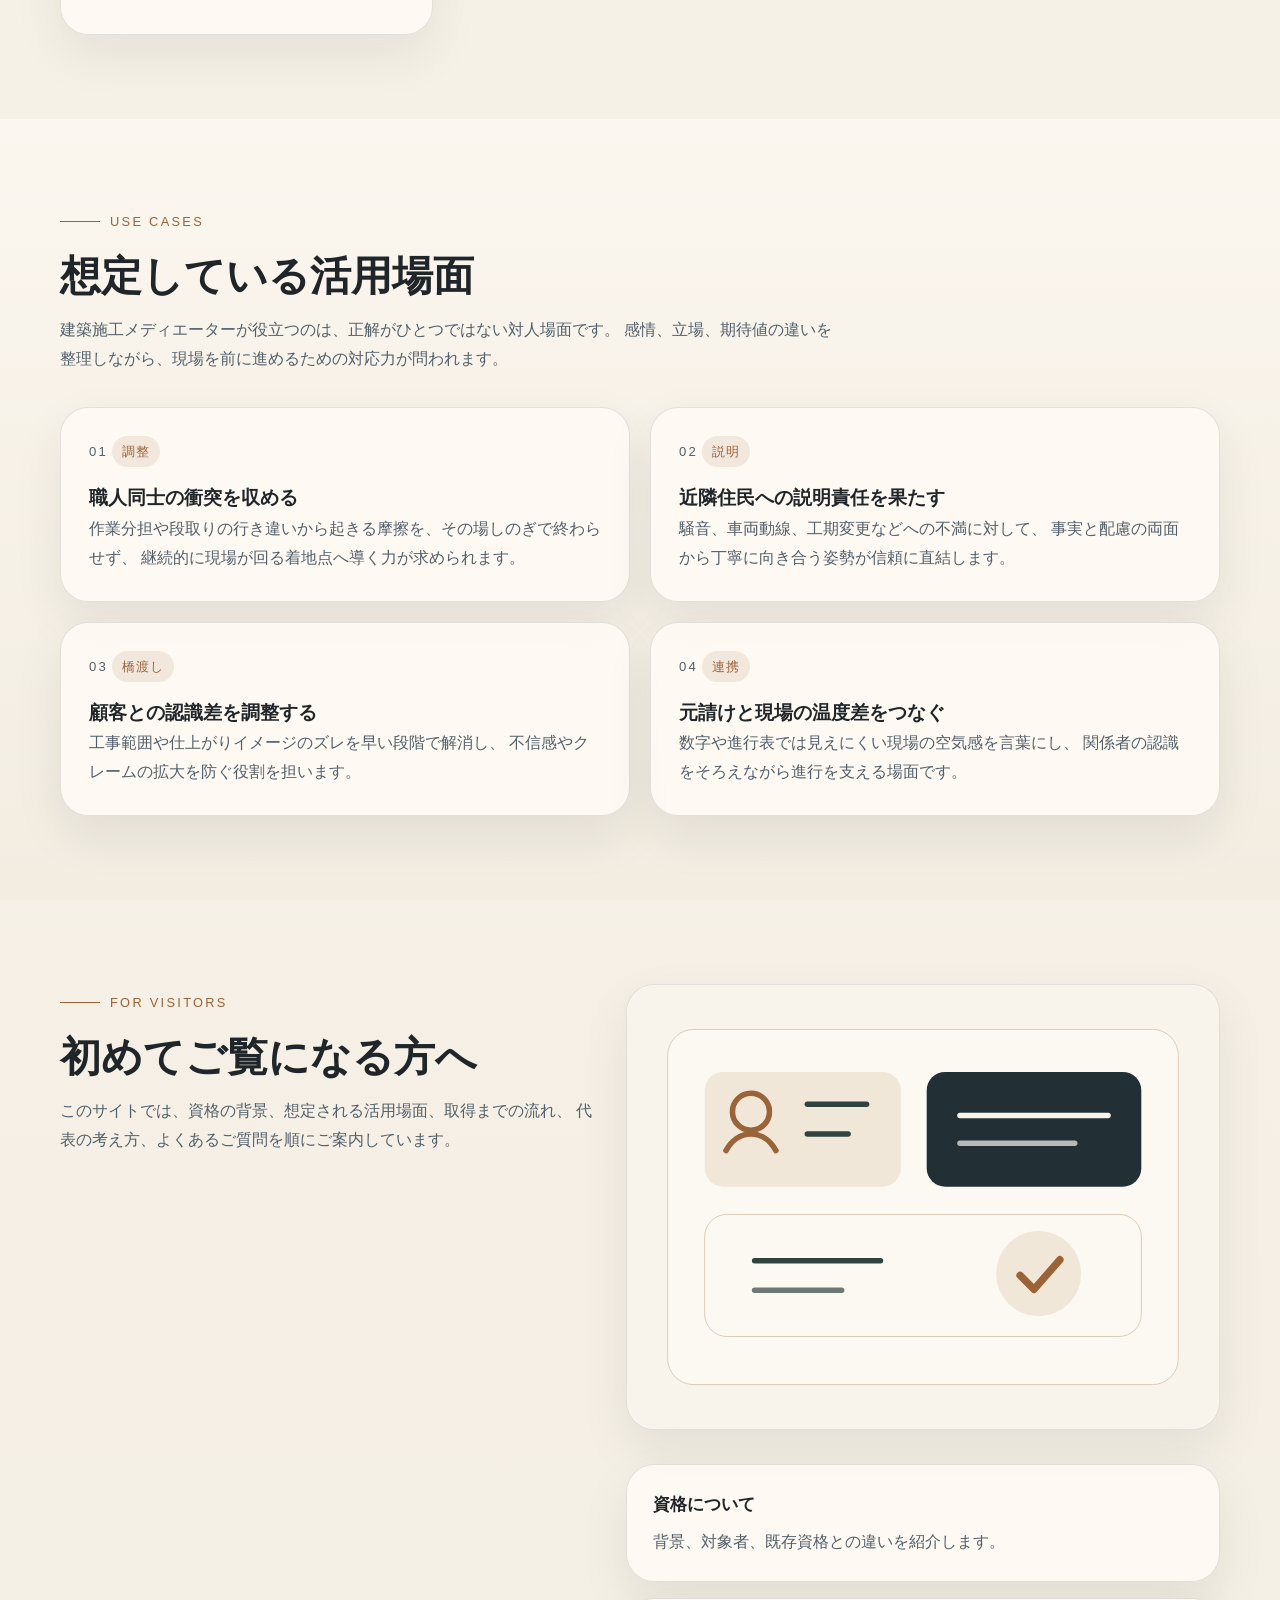
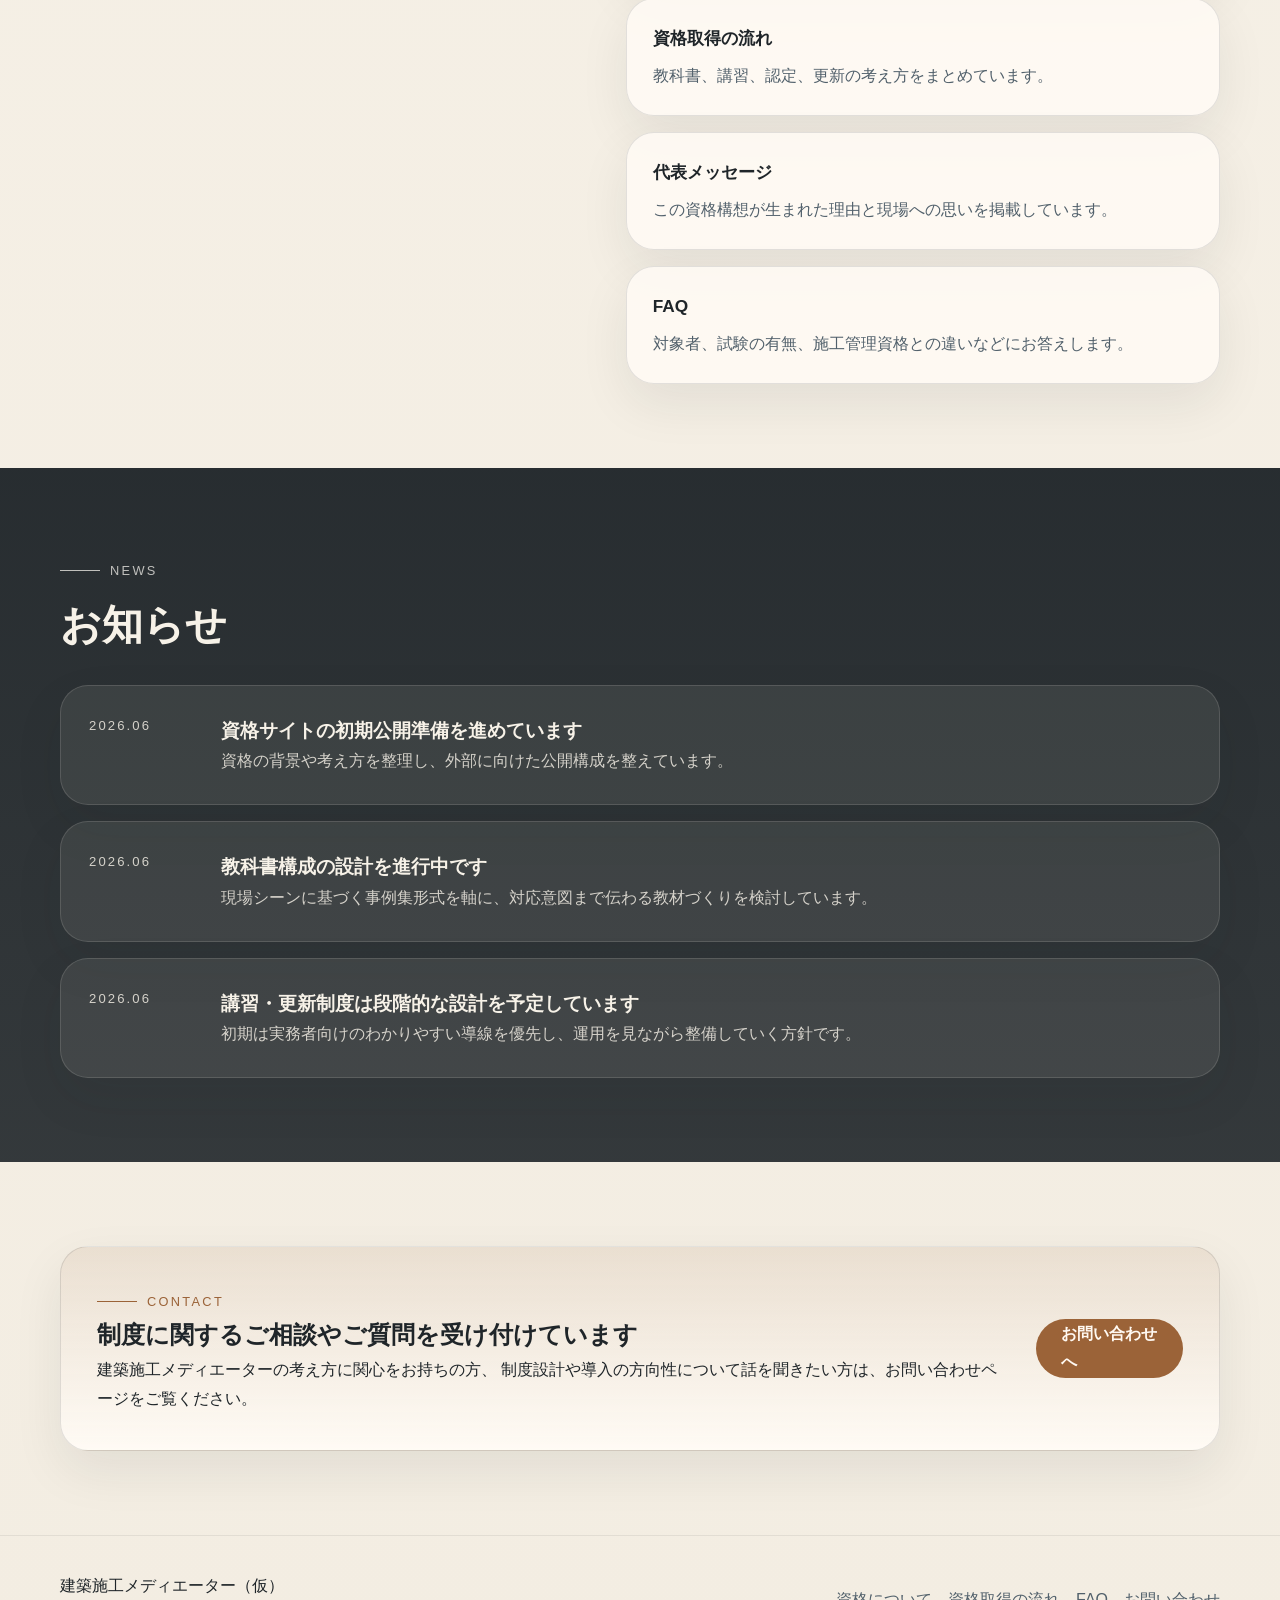
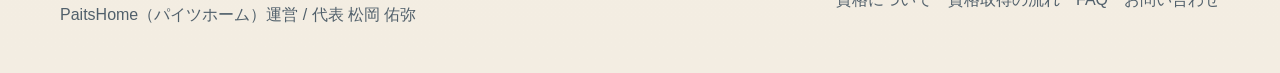
==== commit 4f5c1826: "デザイン調整" ====
--- a/index.html
+++ b/index.html
@@ -42,6 +42,11 @@
             </div>
           </div>
           <div class="hero-panel">
+            <img
+              class="panel-illustration"
+              src="assets/illustration-qualification.svg"
+              alt="資格の構成イメージ"
+            />
             <h2>この資格が目指すこと</h2>
             <ul class="feature-list">
               <li>現場で起こる対人トラブルを未然に防ぐ視点を共有する</li>
@@ -65,16 +70,24 @@
 
           <div class="stats-grid">
             <article class="stat-card">
+              <img class="card-icon" src="assets/icon-balance.svg" alt="" aria-hidden="true" />
               <h3>補完する領域</h3>
               <p>施工管理資格では拾いきれない、現場の調整・仲裁・説明の実務領域。</p>
             </article>
             <article class="stat-card">
+              <img class="card-icon" src="assets/icon-people.svg" alt="" aria-hidden="true" />
               <h3>想定する対象者</h3>
               <p>リフォーム業、施工管理、元請け調整、顧客折衝に携わる実務者。</p>
             </article>
             <article class="stat-card">
+              <img class="card-icon" src="assets/icon-growth.svg" alt="" aria-hidden="true" />
               <h3>初期運用の考え方</h3>
               <p>過度な拡大よりも、信頼性と現場での有用性を確かめながら育てる方針。</p>
+            </article>
+            <article class="stat-card">
+              <img class="card-icon" src="assets/icon-people.svg" alt="" aria-hidden="true" />
+              <h3>運営体制</h3>
+              <p>PaitsHome（パイツホーム）が運営し、代表は松岡 佑弥が務めます。</p>
             </article>
           </div>
         </div>
@@ -94,6 +107,7 @@
           <div class="card-grid card-grid--two">
             <article class="card">
               <p class="card__number">01</p>
+              <span class="card__tag">調整</span>
               <h3>職人同士の衝突を収める</h3>
               <p>
                 作業分担や段取りの行き違いから起きる摩擦を、その場しのぎで終わらせず、
@@ -102,6 +116,7 @@
             </article>
             <article class="card">
               <p class="card__number">02</p>
+              <span class="card__tag">説明</span>
               <h3>近隣住民への説明責任を果たす</h3>
               <p>
                 騒音、車両動線、工期変更などへの不満に対して、
@@ -110,6 +125,7 @@
             </article>
             <article class="card">
               <p class="card__number">03</p>
+              <span class="card__tag">橋渡し</span>
               <h3>顧客との認識差を調整する</h3>
               <p>
                 工事範囲や仕上がりイメージのズレを早い段階で解消し、
@@ -118,6 +134,7 @@
             </article>
             <article class="card">
               <p class="card__number">04</p>
+              <span class="card__tag">連携</span>
               <h3>元請けと現場の温度差をつなぐ</h3>
               <p>
                 数字や進行表では見えにくい現場の空気感を言葉にし、
@@ -138,7 +155,10 @@
               代表の考え方、よくあるご質問を順にご案内しています。
             </p>
           </div>
-          <div class="stack-list">
+          <div class="stack-list stack-list--with-visual">
+            <figure class="placeholder-visual">
+              <img src="assets/illustration-qualification.svg" alt="サイト案内のイメージ図" />
+            </figure>
             <a class="stack-link" href="about.html">
               <strong>資格について</strong>
               <span>背景、対象者、既存資格との違いを紹介します。</span>
@@ -210,7 +230,7 @@
       <div class="container footer-inner">
         <div>
           <p class="footer-brand">建築施工メディエーター（仮）</p>
-          <p class="footer-copy">現場の対話力と信頼形成を支える民間資格構想</p>
+          <p class="footer-copy">PaitsHome（パイツホーム）運営 / 代表 松岡 佑弥</p>
         </div>
         <div class="footer-links">
           <a href="about.html">資格について</a>
--- a/styles.css
+++ b/styles.css
@@ -176,6 +176,14 @@
   box-shadow: var(--shadow);
 }
 
+.panel-illustration {
+  display: block;
+  width: 100%;
+  margin-bottom: 18px;
+  border-radius: 20px;
+  background: rgba(255, 255, 255, 0.08);
+}
+
 .hero-panel h2 {
   margin-bottom: 18px;
   font-size: 1.45rem;
@@ -301,6 +309,29 @@
   text-transform: uppercase;
 }
 
+.card-icon {
+  display: inline-block;
+  width: 56px;
+  height: 56px;
+  margin-bottom: 18px;
+}
+
+.card-icon--light {
+  filter: brightness(1.03);
+}
+
+.card__tag {
+  display: inline-flex;
+  align-items: center;
+  padding: 4px 10px;
+  margin-bottom: 14px;
+  border-radius: 999px;
+  background: rgba(155, 99, 56, 0.12);
+  color: var(--accent);
+  font-size: 0.8rem;
+  letter-spacing: 0.08em;
+}
+
 .feature-list {
   display: grid;
   gap: 14px;
@@ -320,9 +351,96 @@
   align-items: start;
 }
 
+.profile-aside {
+  display: grid;
+  gap: 18px;
+}
+
+.profile-figure,
+.profile-identity {
+  border: 1px solid var(--line);
+  border-radius: var(--radius-lg);
+  background: var(--surface);
+  box-shadow: var(--shadow);
+}
+
+.profile-figure {
+  overflow: hidden;
+}
+
+.profile-figure img {
+  display: block;
+  width: 100%;
+  height: 100%;
+  min-height: 420px;
+  object-fit: cover;
+}
+
+.profile-identity {
+  padding: 24px 28px;
+}
+
+.profile-identity__role,
+.profile-identity__name {
+  color: var(--accent);
+  letter-spacing: 0.14em;
+  text-transform: uppercase;
+}
+
+.profile-identity__role {
+  font-size: 0.8rem;
+}
+
+.profile-identity h2 {
+  margin-top: 10px;
+  font-family: "Hiragino Mincho ProN", "Yu Mincho", serif;
+  font-size: 2rem;
+}
+
+.profile-identity__name {
+  margin-top: 6px;
+  font-size: 0.88rem;
+}
+
+.profile-identity__company {
+  margin-top: 10px;
+  color: var(--ink-soft);
+}
+
 .stack-list {
   display: grid;
   gap: 16px;
+}
+
+.stack-list--with-visual {
+  align-content: start;
+}
+
+.placeholder-visual,
+.inline-visual,
+.section-visual {
+  margin: 0 0 18px;
+  border: 1px solid var(--line);
+  border-radius: var(--radius-lg);
+  overflow: hidden;
+  background: var(--surface-strong);
+  box-shadow: var(--shadow);
+}
+
+.placeholder-visual img,
+.inline-visual img,
+.section-visual img {
+  display: block;
+  width: 100%;
+  height: auto;
+}
+
+.section-visual--wide {
+  margin-bottom: 24px;
+}
+
+.section-visual--card {
+  margin-bottom: 20px;
 }
 
 .stack-link {
@@ -463,6 +581,13 @@
   color: #fbf8f2;
   border-color: rgba(255, 247, 236, 0.3);
   background: rgba(255, 247, 236, 0.08);
+}
+
+.button--disabled {
+  color: var(--ink-soft);
+  background: rgba(31, 37, 41, 0.06);
+  border-color: rgba(31, 37, 41, 0.08);
+  cursor: default;
 }
 
 .site-footer {
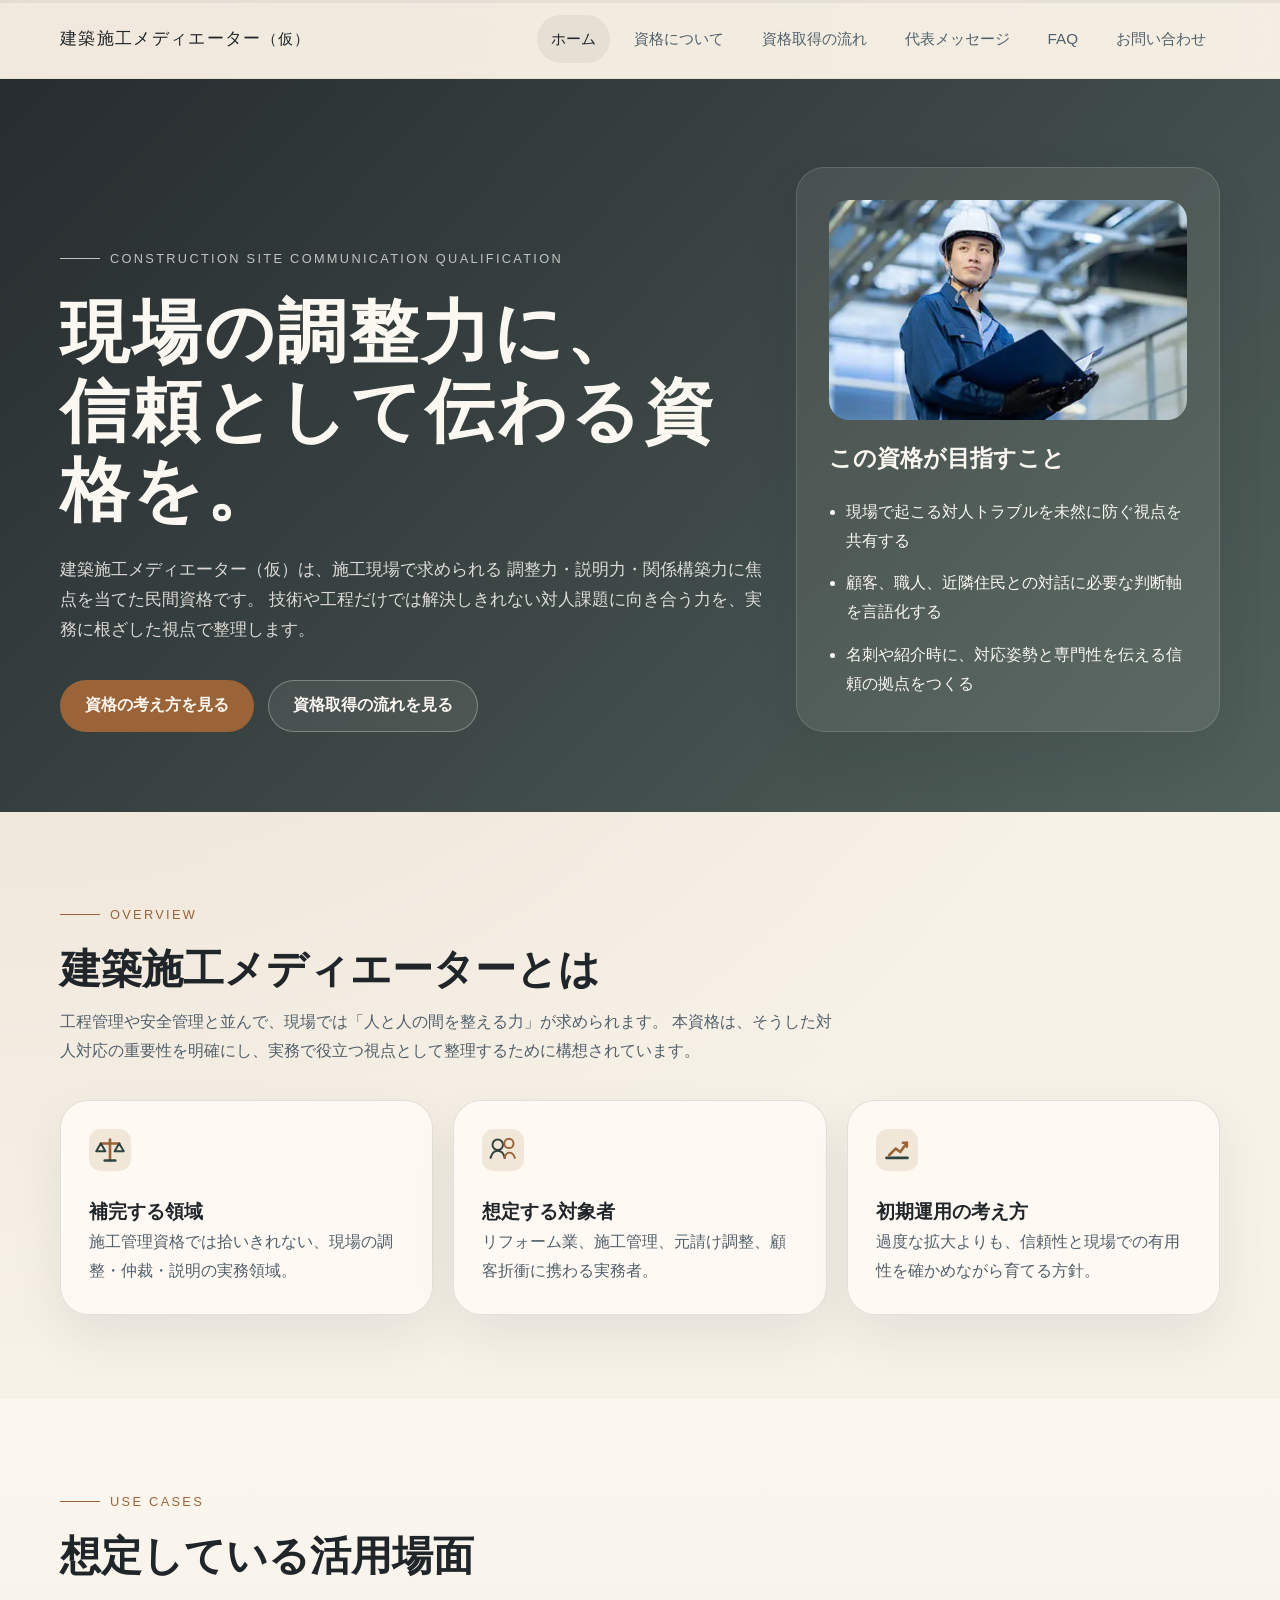
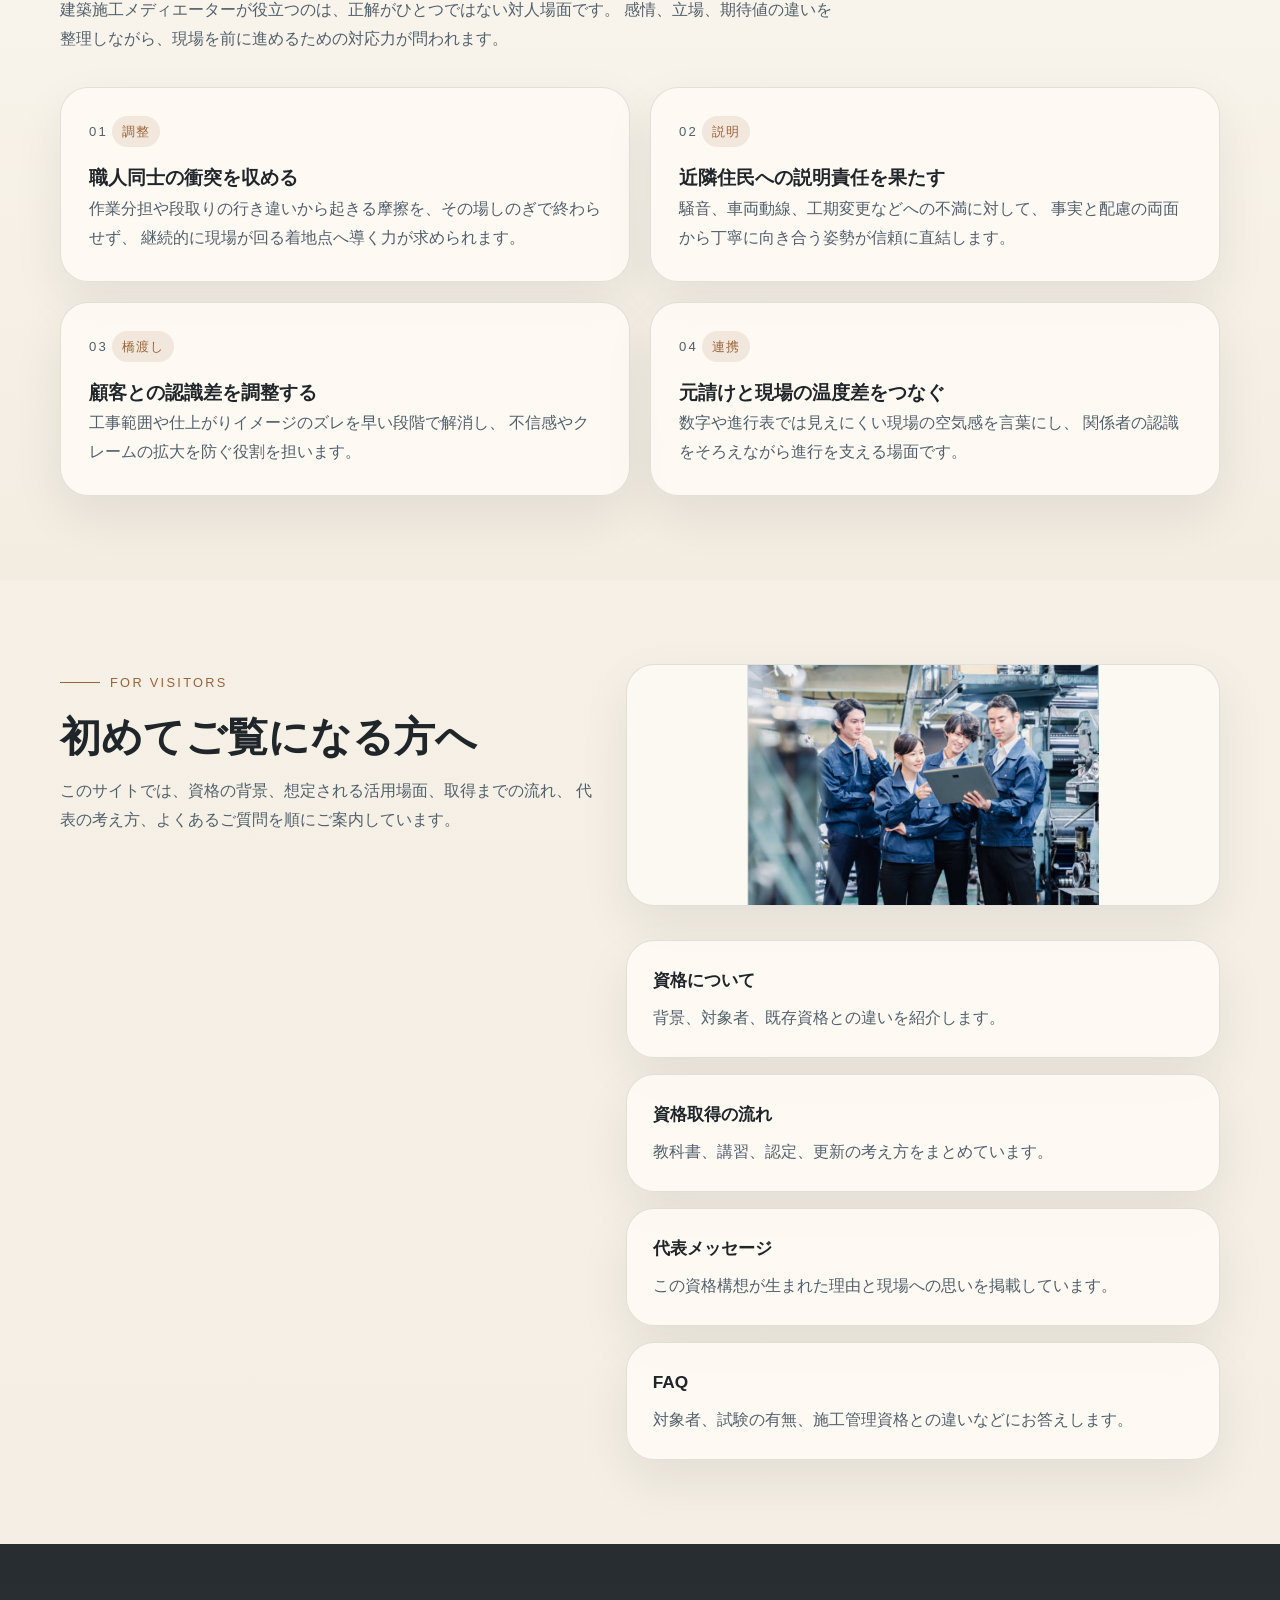
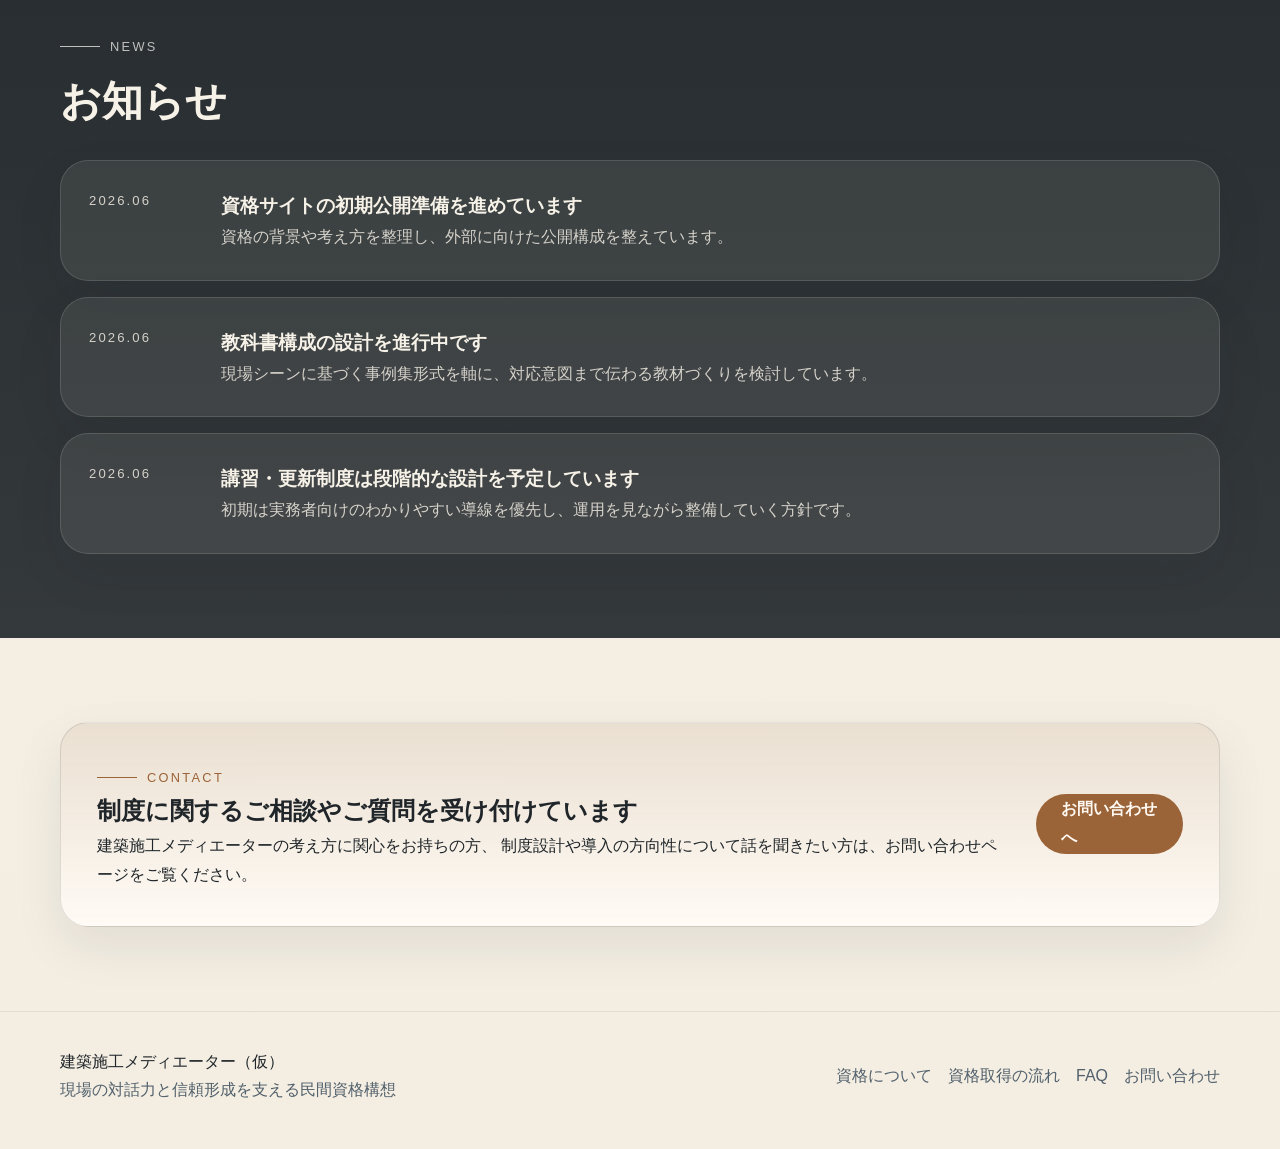
==== commit 55af2dcc: "JS追加" ====
--- a/index.html
+++ b/index.html
@@ -24,6 +24,9 @@
         </nav>
       </div>
     </header>
+    <div class="scroll-progress" aria-hidden="true">
+      <span class="scroll-progress__bar"></span>
+    </div>
 
     <main>
       <section class="hero hero-home">
@@ -43,9 +46,9 @@
           </div>
           <div class="hero-panel">
             <img
-              class="panel-illustration"
-              src="assets/illustration-qualification.svg"
-              alt="資格の構成イメージ"
+              class="panel-illustration panel-photo"
+              src="assets/photo-site-supervisor.png"
+              alt="現場で確認を行う作業者のイメージ"
             />
             <h2>この資格が目指すこと</h2>
             <ul class="feature-list">
@@ -84,11 +87,6 @@
               <h3>初期運用の考え方</h3>
               <p>過度な拡大よりも、信頼性と現場での有用性を確かめながら育てる方針。</p>
             </article>
-            <article class="stat-card">
-              <img class="card-icon" src="assets/icon-people.svg" alt="" aria-hidden="true" />
-              <h3>運営体制</h3>
-              <p>PaitsHome（パイツホーム）が運営し、代表は松岡 佑弥が務めます。</p>
-            </article>
           </div>
         </div>
       </section>
@@ -157,7 +155,7 @@
           </div>
           <div class="stack-list stack-list--with-visual">
             <figure class="placeholder-visual">
-              <img src="assets/illustration-qualification.svg" alt="サイト案内のイメージ図" />
+              <img class="placeholder-photo" src="assets/photo-team-discussion.png" alt="現場で打ち合わせを行うチームのイメージ" />
             </figure>
             <a class="stack-link" href="about.html">
               <strong>資格について</strong>
@@ -230,7 +228,7 @@
       <div class="container footer-inner">
         <div>
           <p class="footer-brand">建築施工メディエーター（仮）</p>
-          <p class="footer-copy">PaitsHome（パイツホーム）運営 / 代表 松岡 佑弥</p>
+          <p class="footer-copy">現場の対話力と信頼形成を支える民間資格構想</p>
         </div>
         <div class="footer-links">
           <a href="about.html">資格について</a>
@@ -240,5 +238,6 @@
         </div>
       </div>
     </footer>
+    <script src="script.js"></script>
   </body>
 </html>
--- a/styles.css
+++ b/styles.css
@@ -67,6 +67,26 @@
   border-bottom: 1px solid rgba(31, 37, 41, 0.06);
 }
 
+.scroll-progress {
+  position: fixed;
+  top: 0;
+  left: 0;
+  z-index: 30;
+  width: 100%;
+  height: 3px;
+  background: rgba(31, 37, 41, 0.06);
+  pointer-events: none;
+}
+
+.scroll-progress__bar {
+  display: block;
+  width: 100%;
+  height: 100%;
+  transform: scaleX(0);
+  transform-origin: left center;
+  background: linear-gradient(90deg, var(--accent), #c89363);
+}
+
 .topbar {
   display: flex;
   align-items: center;
@@ -178,10 +198,19 @@
 
 .panel-illustration {
   display: block;
-  width: 100%;
-  margin-bottom: 18px;
+  width: min(100%, 320px);
+  max-height: 220px;
+  margin: 0 auto 18px;
   border-radius: 20px;
   background: rgba(255, 255, 255, 0.08);
+  object-fit: contain;
+}
+
+.panel-photo {
+  width: 100%;
+  max-width: 360px;
+  height: 220px;
+  object-fit: cover;
 }
 
 .hero-panel h2 {
@@ -311,9 +340,9 @@
 
 .card-icon {
   display: inline-block;
-  width: 56px;
-  height: 56px;
-  margin-bottom: 18px;
+  width: 42px;
+  height: 42px;
+  margin-bottom: 14px;
 }
 
 .card-icon--light {
@@ -371,8 +400,8 @@
 .profile-figure img {
   display: block;
   width: 100%;
-  height: 100%;
-  min-height: 420px;
+  height: auto;
+  max-height: 460px;
   object-fit: cover;
 }
 
@@ -433,14 +462,41 @@
   display: block;
   width: 100%;
   height: auto;
+  object-fit: contain;
+}
+
+.placeholder-photo {
+  object-fit: cover;
 }
 
 .section-visual--wide {
   margin-bottom: 24px;
 }
 
+.section-visual--wide img {
+  max-height: 340px;
+}
+
 .section-visual--card {
   margin-bottom: 20px;
+}
+
+.section-visual--card img {
+  max-height: 220px;
+}
+
+.placeholder-visual img,
+.inline-visual img {
+  max-height: 260px;
+}
+
+.placeholder-visual .placeholder-photo,
+.inline-visual .placeholder-photo {
+  height: 240px;
+}
+
+.section-visual--card .placeholder-photo {
+  height: 220px;
 }
 
 .stack-link {
@@ -612,6 +668,20 @@
   justify-content: flex-end;
   gap: 16px;
   color: var(--ink-soft);
+}
+
+.js-enhanced .reveal-target {
+  opacity: 0;
+  transform: translateY(18px);
+  transition:
+    opacity 0.7s ease,
+    transform 0.7s ease;
+  transition-delay: var(--reveal-delay, 0ms);
+}
+
+.js-enhanced .reveal-target.is-visible {
+  opacity: 1;
+  transform: translateY(0);
 }
 
 @media (max-width: 980px) {
@@ -648,6 +718,19 @@
   }
 }
 
+@media (prefers-reduced-motion: reduce) {
+  .scroll-progress__bar {
+    transition: none;
+  }
+
+  .js-enhanced .reveal-target,
+  .js-enhanced .reveal-target.is-visible {
+    opacity: 1;
+    transform: none;
+    transition: none;
+  }
+}
+
 @media (max-width: 720px) {
   .container {
     width: min(var(--container), calc(100% - 28px));
@@ -688,6 +771,40 @@
     font-size: 0.9rem;
   }
 
+  .panel-illustration {
+    width: min(100%, 260px);
+    max-height: 180px;
+  }
+
+  .panel-photo {
+    width: 100%;
+    max-width: none;
+    height: 180px;
+  }
+
+  .card-icon {
+    width: 36px;
+    height: 36px;
+    margin-bottom: 12px;
+  }
+
+  .profile-figure img {
+    max-height: 360px;
+  }
+
+  .section-visual--wide img,
+  .section-visual--card img,
+  .placeholder-visual img,
+  .inline-visual img {
+    max-height: 220px;
+  }
+
+  .placeholder-visual .placeholder-photo,
+  .inline-visual .placeholder-photo,
+  .section-visual--card .placeholder-photo {
+    height: 200px;
+  }
+
   .hero__actions {
     width: 100%;
   }
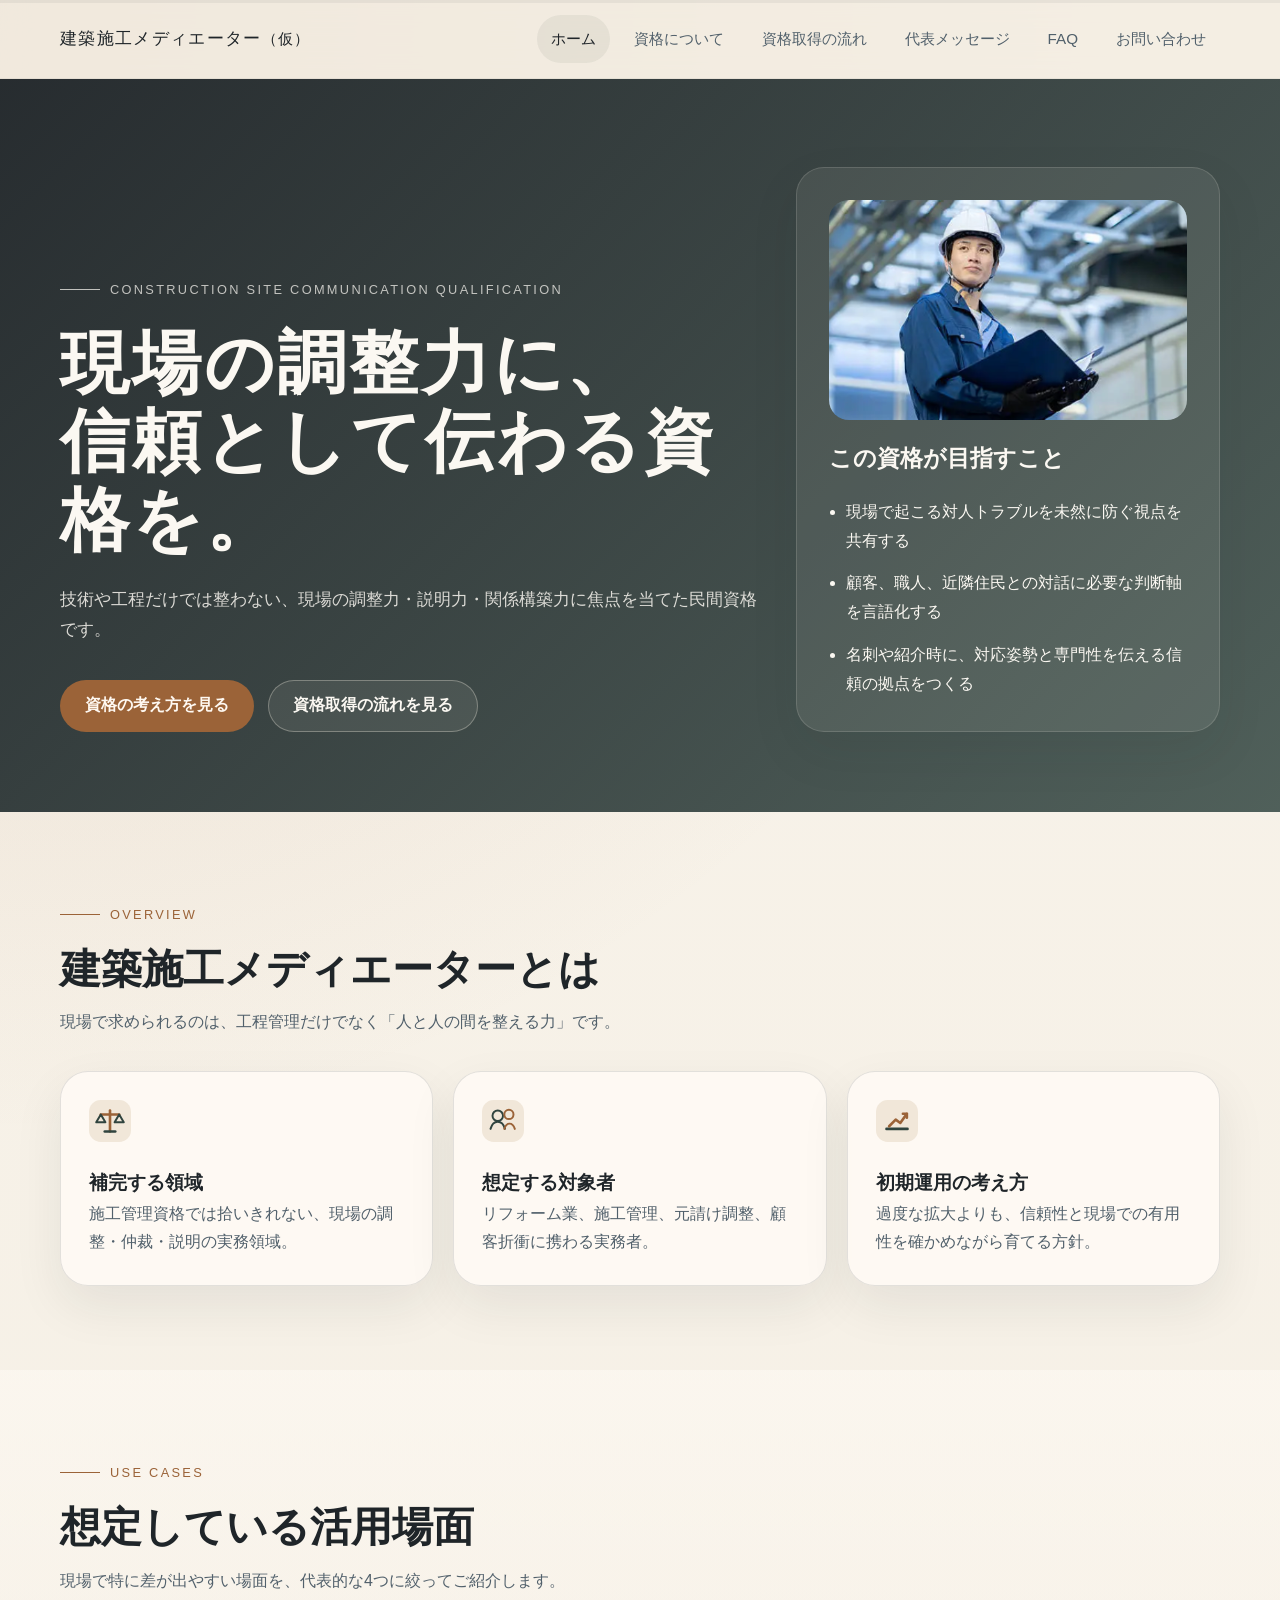
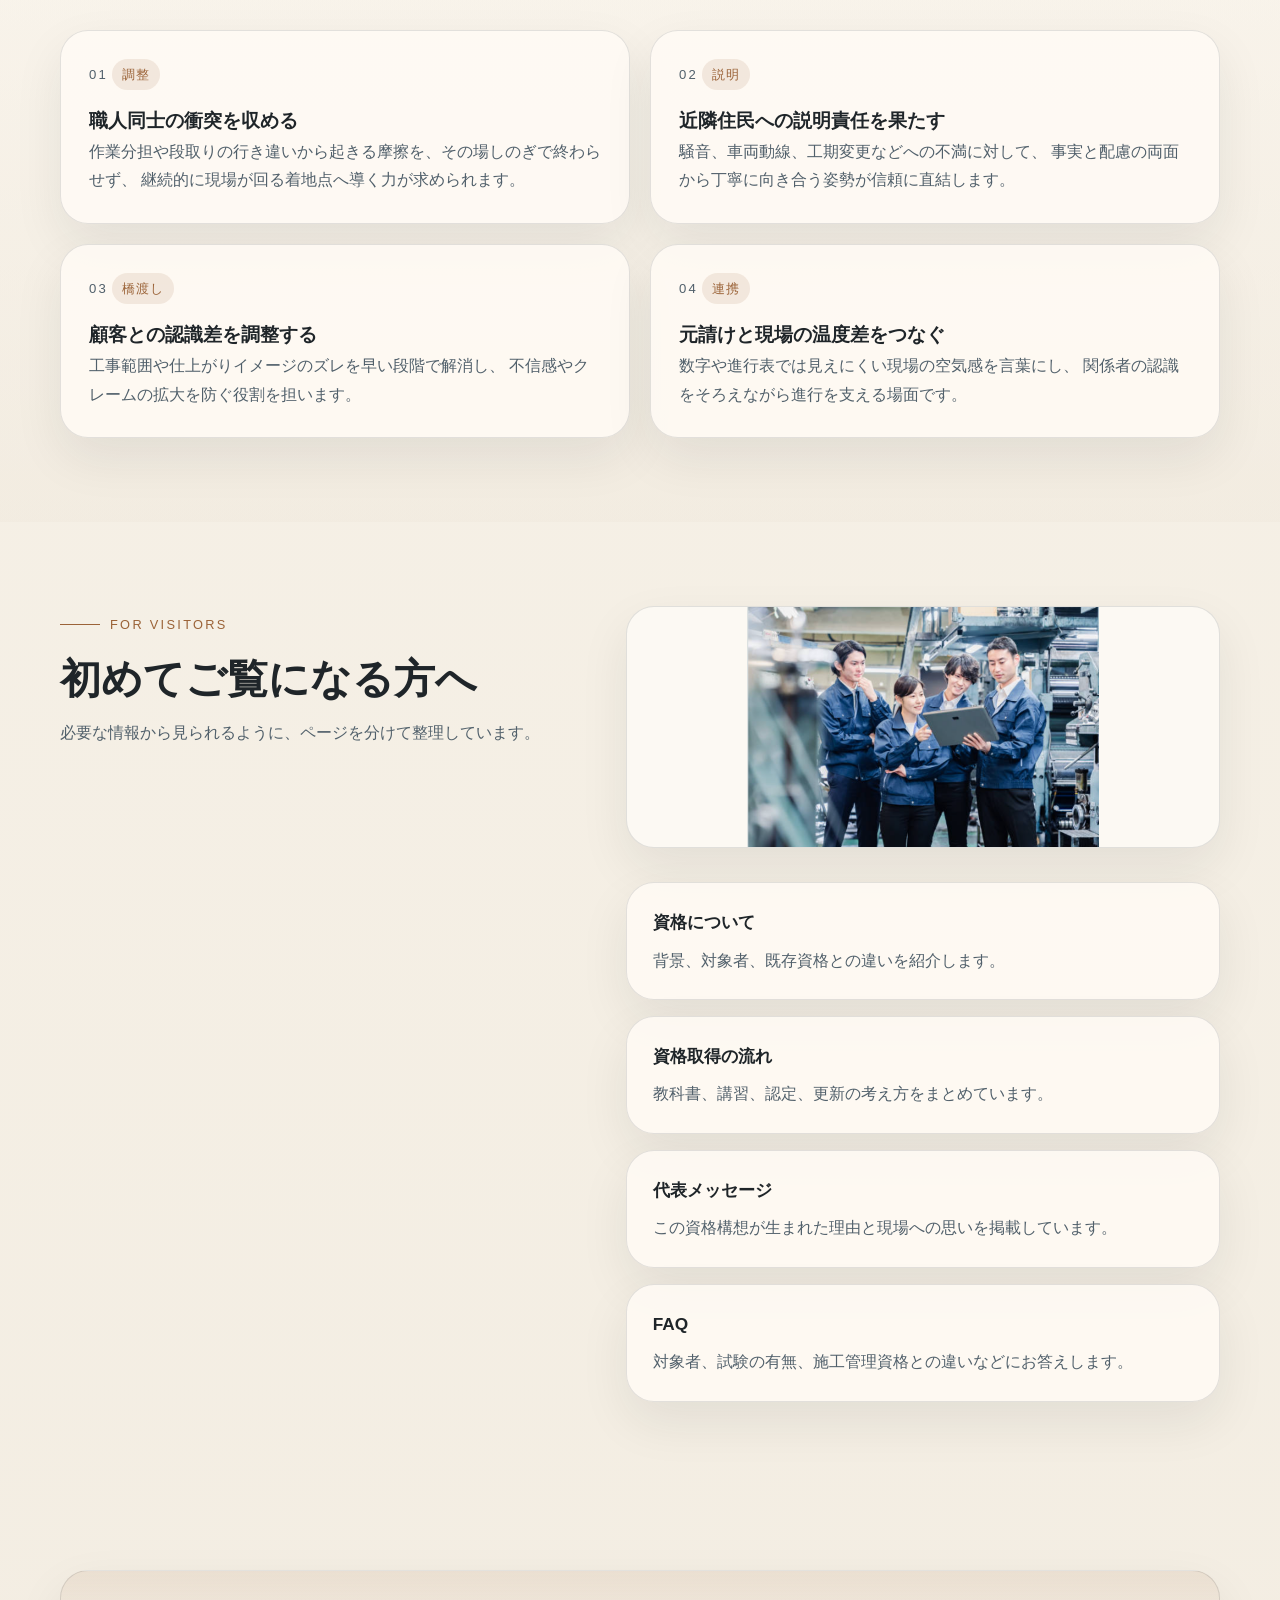
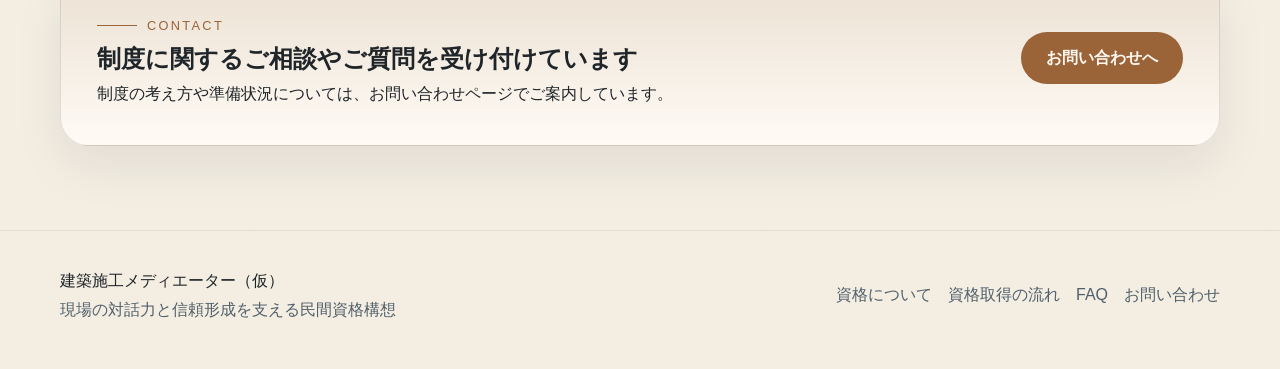
==== commit 1a29a2b2: "分量調整" ====
--- a/index.html
+++ b/index.html
@@ -35,9 +35,7 @@
             <p class="eyebrow">Construction Site Communication Qualification</p>
             <h1>現場の調整力に、<br />信頼として伝わる資格を。</h1>
             <p class="hero__lead">
-              建築施工メディエーター（仮）は、施工現場で求められる
-              調整力・説明力・関係構築力に焦点を当てた民間資格です。
-              技術や工程だけでは解決しきれない対人課題に向き合う力を、実務に根ざした視点で整理します。
+              技術や工程だけでは整わない、現場の調整力・説明力・関係構築力に焦点を当てた民間資格です。
             </p>
             <div class="hero__actions">
               <a class="button button--primary" href="about.html">資格の考え方を見る</a>
@@ -66,8 +64,7 @@
             <p class="eyebrow eyebrow--dark">Overview</p>
             <h2>建築施工メディエーターとは</h2>
             <p>
-              工程管理や安全管理と並んで、現場では「人と人の間を整える力」が求められます。
-              本資格は、そうした対人対応の重要性を明確にし、実務で役立つ視点として整理するために構想されています。
+              現場で求められるのは、工程管理だけでなく「人と人の間を整える力」です。
             </p>
           </div>
 
@@ -97,8 +94,7 @@
             <p class="eyebrow eyebrow--dark">Use Cases</p>
             <h2>想定している活用場面</h2>
             <p>
-              建築施工メディエーターが役立つのは、正解がひとつではない対人場面です。
-              感情、立場、期待値の違いを整理しながら、現場を前に進めるための対応力が問われます。
+              現場で特に差が出やすい場面を、代表的な4つに絞ってご紹介します。
             </p>
           </div>
 
@@ -149,8 +145,7 @@
             <p class="eyebrow eyebrow--dark">For Visitors</p>
             <h2>初めてご覧になる方へ</h2>
             <p>
-              このサイトでは、資格の背景、想定される活用場面、取得までの流れ、
-              代表の考え方、よくあるご質問を順にご案内しています。
+              必要な情報から見られるように、ページを分けて整理しています。
             </p>
           </div>
           <div class="stack-list stack-list--with-visual">
@@ -177,46 +172,13 @@
         </div>
       </section>
 
-      <section class="section section--ink">
-        <div class="container">
-          <div class="section-heading">
-            <p class="eyebrow">News</p>
-            <h2>お知らせ</h2>
-          </div>
-          <div class="news-list">
-            <article class="news-item">
-              <p class="news-item__date">2026.06</p>
-              <div>
-                <h3>資格サイトの初期公開準備を進めています</h3>
-                <p>資格の背景や考え方を整理し、外部に向けた公開構成を整えています。</p>
-              </div>
-            </article>
-            <article class="news-item">
-              <p class="news-item__date">2026.06</p>
-              <div>
-                <h3>教科書構成の設計を進行中です</h3>
-                <p>現場シーンに基づく事例集形式を軸に、対応意図まで伝わる教材づくりを検討しています。</p>
-              </div>
-            </article>
-            <article class="news-item">
-              <p class="news-item__date">2026.06</p>
-              <div>
-                <h3>講習・更新制度は段階的な設計を予定しています</h3>
-                <p>初期は実務者向けのわかりやすい導線を優先し、運用を見ながら整備していく方針です。</p>
-              </div>
-            </article>
-          </div>
-        </div>
-      </section>
-
       <section class="section">
         <div class="container cta-band">
           <div>
             <p class="eyebrow eyebrow--dark">Contact</p>
             <h2>制度に関するご相談やご質問を受け付けています</h2>
             <p>
-              建築施工メディエーターの考え方に関心をお持ちの方、
-              制度設計や導入の方向性について話を聞きたい方は、お問い合わせページをご覧ください。
+              制度の考え方や準備状況については、お問い合わせページでご案内しています。
             </p>
           </div>
           <a class="button button--primary" href="contact.html">お問い合わせへ</a>
